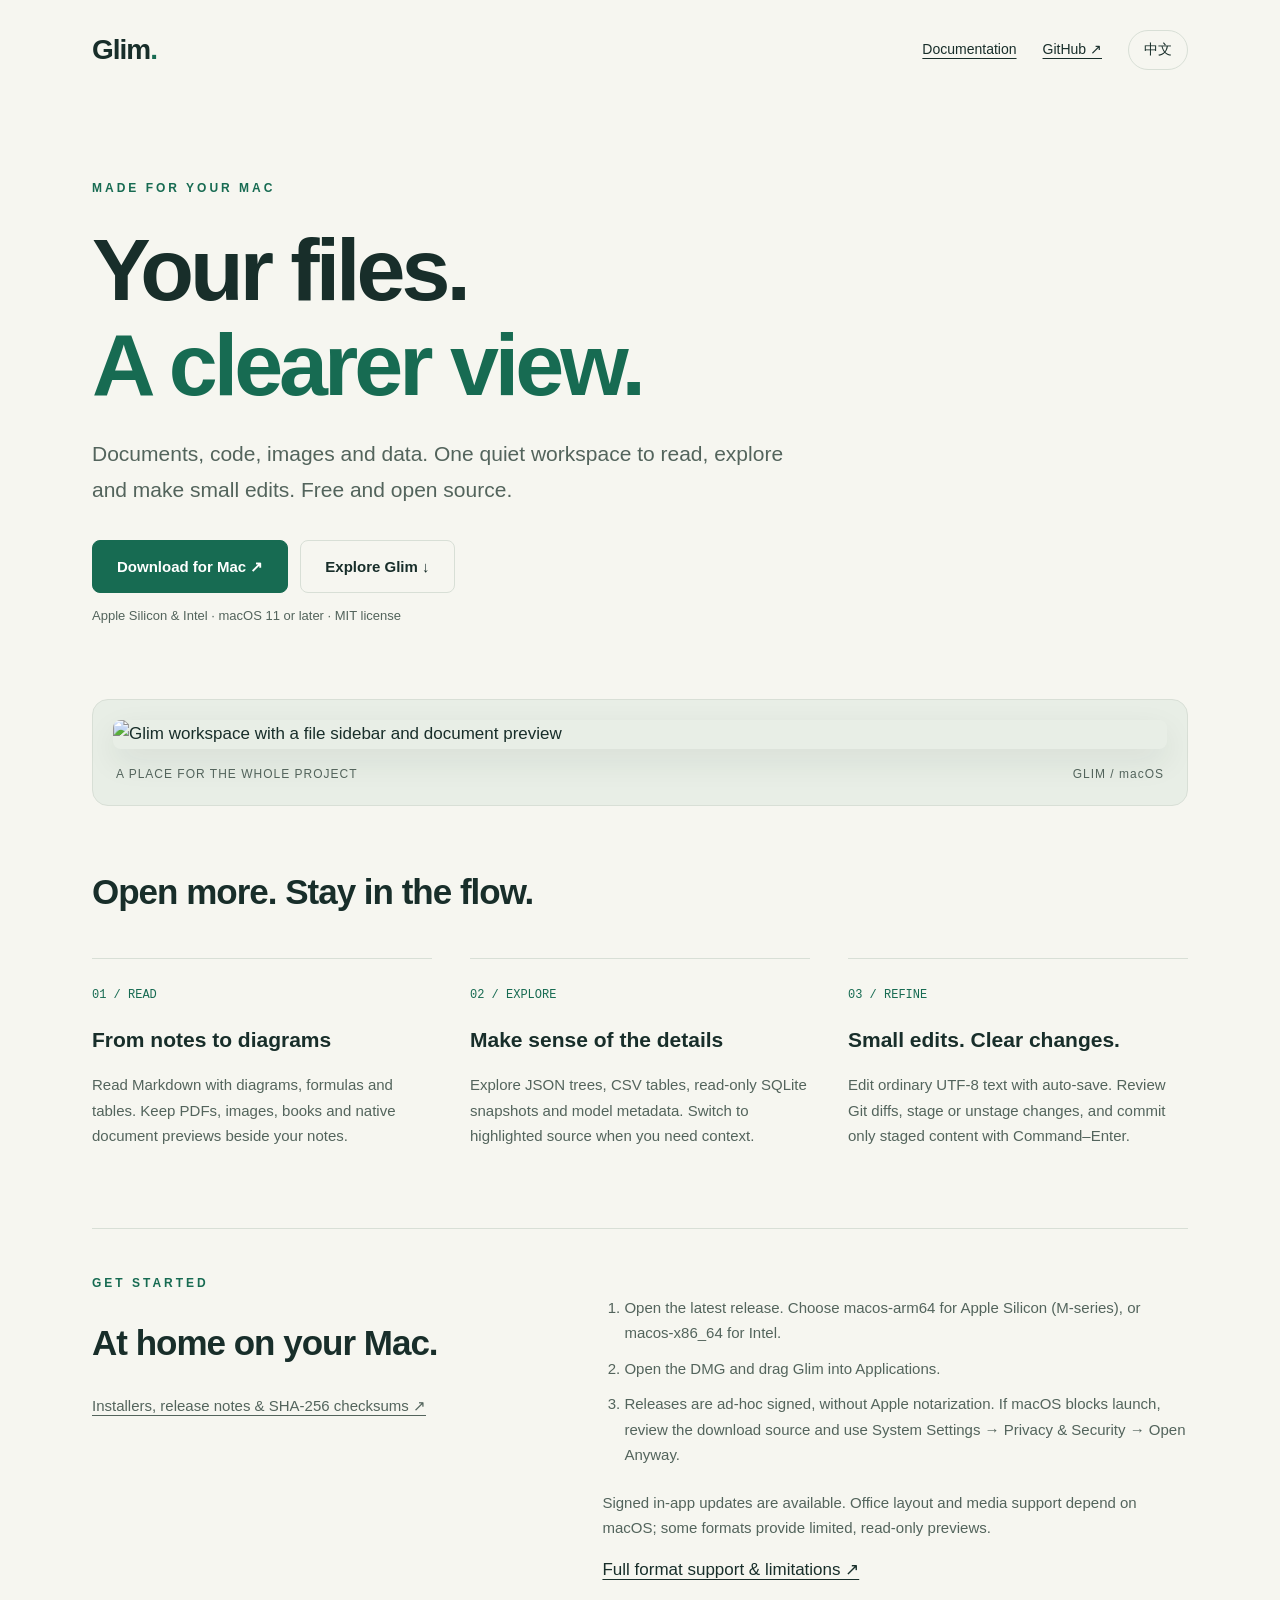
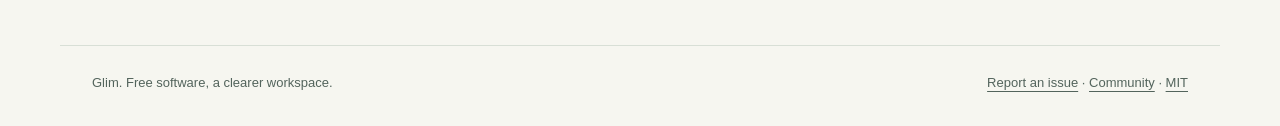
==== index.html @ 8fa2efa3 "Build bilingual official Glim website" ====
<!doctype html>
<html lang="en"><head><meta charset="utf-8"><meta name="viewport" content="width=device-width, initial-scale=1"><title>Glim — A clearer view of your files</title><meta name="description" content="Free, open-source file viewer for macOS. Read Markdown, code, PDFs, images and data in one workspace. Apple Silicon and Intel."><meta name="theme-color" content="#f6f6f0"><link rel="icon" href="https://raw.githubusercontent.com/glimapp/glim/main/assets/branding/glim.svg"><style>
:root{color-scheme:light;--paper:#f6f6f0;--ink:#182e2a;--muted:#53645c;--green:#176b52;--line:#d8dfd6}*{box-sizing:border-box}body{margin:0;background:var(--paper);color:var(--ink);font:17px/1.7 -apple-system,BlinkMacSystemFont,"Segoe UI",sans-serif}a{color:inherit;text-underline-offset:4px}a:hover{color:var(--green)}header,main,footer{max-width:1160px;margin:auto;padding:0 32px}header{height:100px;display:flex;align-items:center;justify-content:space-between}.brand{font-size:28px;font-weight:750;letter-spacing:-1px;text-decoration:none}nav{display:flex;gap:26px;align-items:center;font-size:14px}button{font:inherit;border:1px solid var(--line);background:transparent;border-radius:24px;padding:7px 15px;color:var(--ink);cursor:pointer}a:focus-visible,button:focus-visible{outline:3px solid var(--green);outline-offset:5px}.hero{padding:78px 0 54px;max-width:880px}.eyebrow{font-size:12px;font-weight:650;letter-spacing:3px;color:var(--green)}h1{font-size:clamp(48px,7.5vw,88px);line-height:1.08;letter-spacing:-4px;font-weight:650;margin:24px 0}h1 span{color:var(--green)}.lead{font-size:21px;max-width:700px;color:var(--muted)}.actions{display:flex;gap:12px;flex-wrap:wrap;margin:32px 0 12px}.button{display:inline-block;padding:13px 24px;border-radius:8px;text-decoration:none;border:1px solid var(--line);font-weight:600;font-size:15px}.primary{background:var(--green);color:white;border-color:var(--green)}.primary:hover{background:#10523e;color:white}.note{font-size:13px;color:var(--muted)}.preview{margin:18px 0 65px;background:#e8eee6;padding:20px;border:1px solid var(--line);border-radius:16px}.preview img{width:100%;height:auto;display:block;border-radius:8px;box-shadow:0 12px 32px #182e2a15}.caption{display:flex;justify-content:space-between;gap:15px;font-size:12px;color:var(--muted);padding:15px 3px 0;letter-spacing:1px}h2{font-size:35px;line-height:1.2;letter-spacing:-1px;font-weight:600}.features{display:grid;grid-template-columns:repeat(3,1fr);gap:38px;padding:16px 0 64px}.features article{border-top:1px solid var(--line);padding-top:20px}.index{font:12px monospace;color:var(--green)}h3{font-size:21px;margin:14px 0 10px}.features p{font-size:15px;color:var(--muted)}.install{border-top:1px solid var(--line);display:grid;grid-template-columns:1fr 1.3fr;gap:60px;padding:44px 0 60px}.install p,.install li{font-size:15px;color:var(--muted)}.install ol{padding-left:22px}.install li{padding:5px 0}footer{padding-top:26px;padding-bottom:32px;border-top:1px solid var(--line);display:flex;justify-content:space-between;gap:20px;font-size:13px;color:var(--muted)}[hidden]{display:none!important}@media(max-width:700px){header,main,footer{padding-left:22px;padding-right:22px}header{height:80px}nav{gap:14px}.hero{padding:45px 0 30px}h1{letter-spacing:-2px}.lead{font-size:18px}.features,.install{grid-template-columns:1fr;gap:20px}.preview{padding:8px;margin-bottom:45px}.caption{font-size:10px}.features{padding-bottom:30px}footer{flex-direction:column}nav .docs{display:none}}
</style></head><body><header><a class="brand" href="/" aria-label="Glim home">Glim<span style="color:var(--green)">.</span></a><nav><a class="docs" href="https://github.com/glimapp/glim/tree/main/docs" data-en="Documentation" data-zh="文档">Documentation</a><a href="https://github.com/glimapp/glim">GitHub ↗</a><button id="language" aria-label="Switch to Chinese">中文</button></nav></header><main>
<section class="hero"><div class="eyebrow" data-en="MADE FOR YOUR MAC" data-zh="为 MAC 而作">MADE FOR YOUR MAC</div><h1 data-en="Your files.<br><span>A clearer view.</span>" data-zh="打开文件，<br><span>看清内容。</span>">Your files.<br><span>A clearer view.</span></h1><p class="lead" data-en="Documents, code, images and data. One quiet workspace to read, explore and make small edits. Free and open source." data-zh="文档、代码、图片与数据，在一个安静的工作空间里阅读、探索和轻量编辑。免费，开源。">Documents, code, images and data. One quiet workspace to read, explore and make small edits. Free and open source.</p><div class="actions"><a class="button primary" href="https://github.com/glimapp/glim/releases/latest" data-en="Download for Mac ↗" data-zh="下载 Mac 版 ↗">Download for Mac ↗</a><a class="button" href="#explore" data-en="Explore Glim ↓" data-zh="了解 Glim ↓">Explore Glim ↓</a></div><div class="note" data-en="Apple Silicon & Intel · macOS 11 or later · MIT license" data-zh="Apple Silicon 与 Intel · macOS 11 及以上 · MIT 许可">Apple Silicon & Intel · macOS 11 or later · MIT license</div></section>
<figure class="preview"><img src="https://raw.githubusercontent.com/glimapp/glim/main/assets/readme/workspace.png" alt="Glim workspace with a file sidebar and document preview" width="1600" loading="eager"><figcaption class="caption"><span data-en="A PLACE FOR THE WHOLE PROJECT" data-zh="整个项目，一个工作空间">A PLACE FOR THE WHOLE PROJECT</span><span>GLIM / macOS</span></figcaption></figure>
<section id="explore"><h2 data-en="Open more. Stay in the flow." data-zh="多种格式，连贯阅读。">Open more. Stay in the flow.</h2><div class="features"><article><span class="index">01 / READ</span><h3 data-en="From notes to diagrams" data-zh="从笔记到图表">From notes to diagrams</h3><p data-en="Read Markdown with diagrams, formulas and tables. Keep PDFs, images, books and native document previews beside your notes." data-zh="阅读包含图表、公式和表格的 Markdown；将 PDF、图片、电子书和原生文档预览放在笔记旁边。">Read Markdown with diagrams, formulas and tables. Keep PDFs, images, books and native document previews beside your notes.</p></article><article><span class="index">02 / EXPLORE</span><h3 data-en="Make sense of the details" data-zh="展开数据，查看细节">Make sense of the details</h3><p data-en="Explore JSON trees, CSV tables, read-only SQLite snapshots and model metadata. Switch to highlighted source when you need context." data-zh="浏览 JSON 树、CSV 表格、只读 SQLite 快照和模型元数据；需要上下文时，切换到语法高亮源码。">Explore JSON trees, CSV tables, read-only SQLite snapshots and model metadata. Switch to highlighted source when you need context.</p></article><article><span class="index">03 / REFINE</span><h3 data-en="Small edits. Clear changes." data-zh="轻量编辑，清晰变更">Small edits. Clear changes.</h3><p data-en="Edit ordinary UTF-8 text with auto-save. Review Git diffs, stage or unstage changes, and commit only staged content with Command–Enter." data-zh="基础编辑普通 UTF-8 文本并自动保存；检查 Git 差异、暂存或取消暂存改动，以 Command–Enter 提交已暂存内容。">Edit ordinary UTF-8 text with auto-save. Review Git diffs, stage or unstage changes, and commit only staged content with Command–Enter.</p></article></div></section>
<section class="install" id="download"><div><div class="eyebrow">GET STARTED</div><h2 data-en="At home on your Mac." data-zh="装进你的 Mac。">At home on your Mac.</h2><p><a href="https://github.com/glimapp/glim/releases/latest" data-en="Installers, release notes & SHA-256 checksums ↗" data-zh="安装包、更新说明和 SHA-256 校验文件 ↗">Installers, release notes & SHA-256 checksums ↗</a></p></div><div><ol><li data-en="Open the latest release. Choose macos-arm64 for Apple Silicon (M-series), or macos-x86_64 for Intel." data-zh="打开最新发布页：M 系列芯片选择 macos-arm64，Intel 芯片选择 macos-x86_64。">Open the latest release. Choose macos-arm64 for Apple Silicon (M-series), or macos-x86_64 for Intel.</li><li data-en="Open the DMG and drag Glim into Applications." data-zh="打开 DMG，将 Glim 拖入「应用程序」。">Open the DMG and drag Glim into Applications.</li><li data-en="Releases are ad-hoc signed, without Apple notarization. If macOS blocks launch, review the download source and use System Settings → Privacy & Security → Open Anyway." data-zh="安装包采用临时签名，未经 Apple 公证。如 macOS 阻止启动，请核对下载来源，再前往「系统设置 → 隐私与安全性 → 仍要打开」。">Releases are ad-hoc signed, without Apple notarization. If macOS blocks launch, review the download source and use System Settings → Privacy & Security → Open Anyway.</li></ol><p data-en="Signed in-app updates are available. Office layout and media support depend on macOS; some formats provide limited, read-only previews." data-zh="支持应用内签名更新。Office 排版和媒体支持取决于 macOS；部分格式提供有限的只读预览。">Signed in-app updates are available. Office layout and media support depend on macOS; some formats provide limited, read-only previews.</p><a href="https://github.com/glimapp/glim/blob/main/docs/file-format-support.md" data-en="Full format support & limitations ↗" data-zh="完整格式支持与限制 ↗">Full format support & limitations ↗</a></div></section></main><footer><span data-en="Glim. Free software, a clearer workspace." data-zh="Glim。免费开源，让工作空间更清晰。">Glim. Free software, a clearer workspace.</span><div><a href="https://github.com/glimapp/glim/issues/new/choose" data-en="Report an issue" data-zh="报告问题">Report an issue</a> · <a href="https://github.com/glimapp/glim/discussions" data-en="Community" data-zh="社区交流">Community</a> · <a href="https://github.com/glimapp/glim/blob/main/LICENSE">MIT</a></div></footer><script>
const button=document.getElementById('language');function setLanguage(lang){document.documentElement.lang=lang==='zh'?'zh-CN':'en';document.querySelectorAll('[data-en]').forEach(el=>el.innerHTML=el.dataset[lang]);button.textContent=lang==='zh'?'English':'中文';button.setAttribute('aria-label',lang==='zh'?'Switch to English':'切换为中文');try{localStorage.setItem('glim-language',lang)}catch{}}button.addEventListener('click',()=>setLanguage(document.documentElement.lang==='en'?'zh':'en'));let lang=navigator.language.startsWith('zh')?'zh':'en';try{lang=localStorage.getItem('glim-language')||lang}catch{}setLanguage(lang==='zh'?'zh':'en');
</script></body></html>
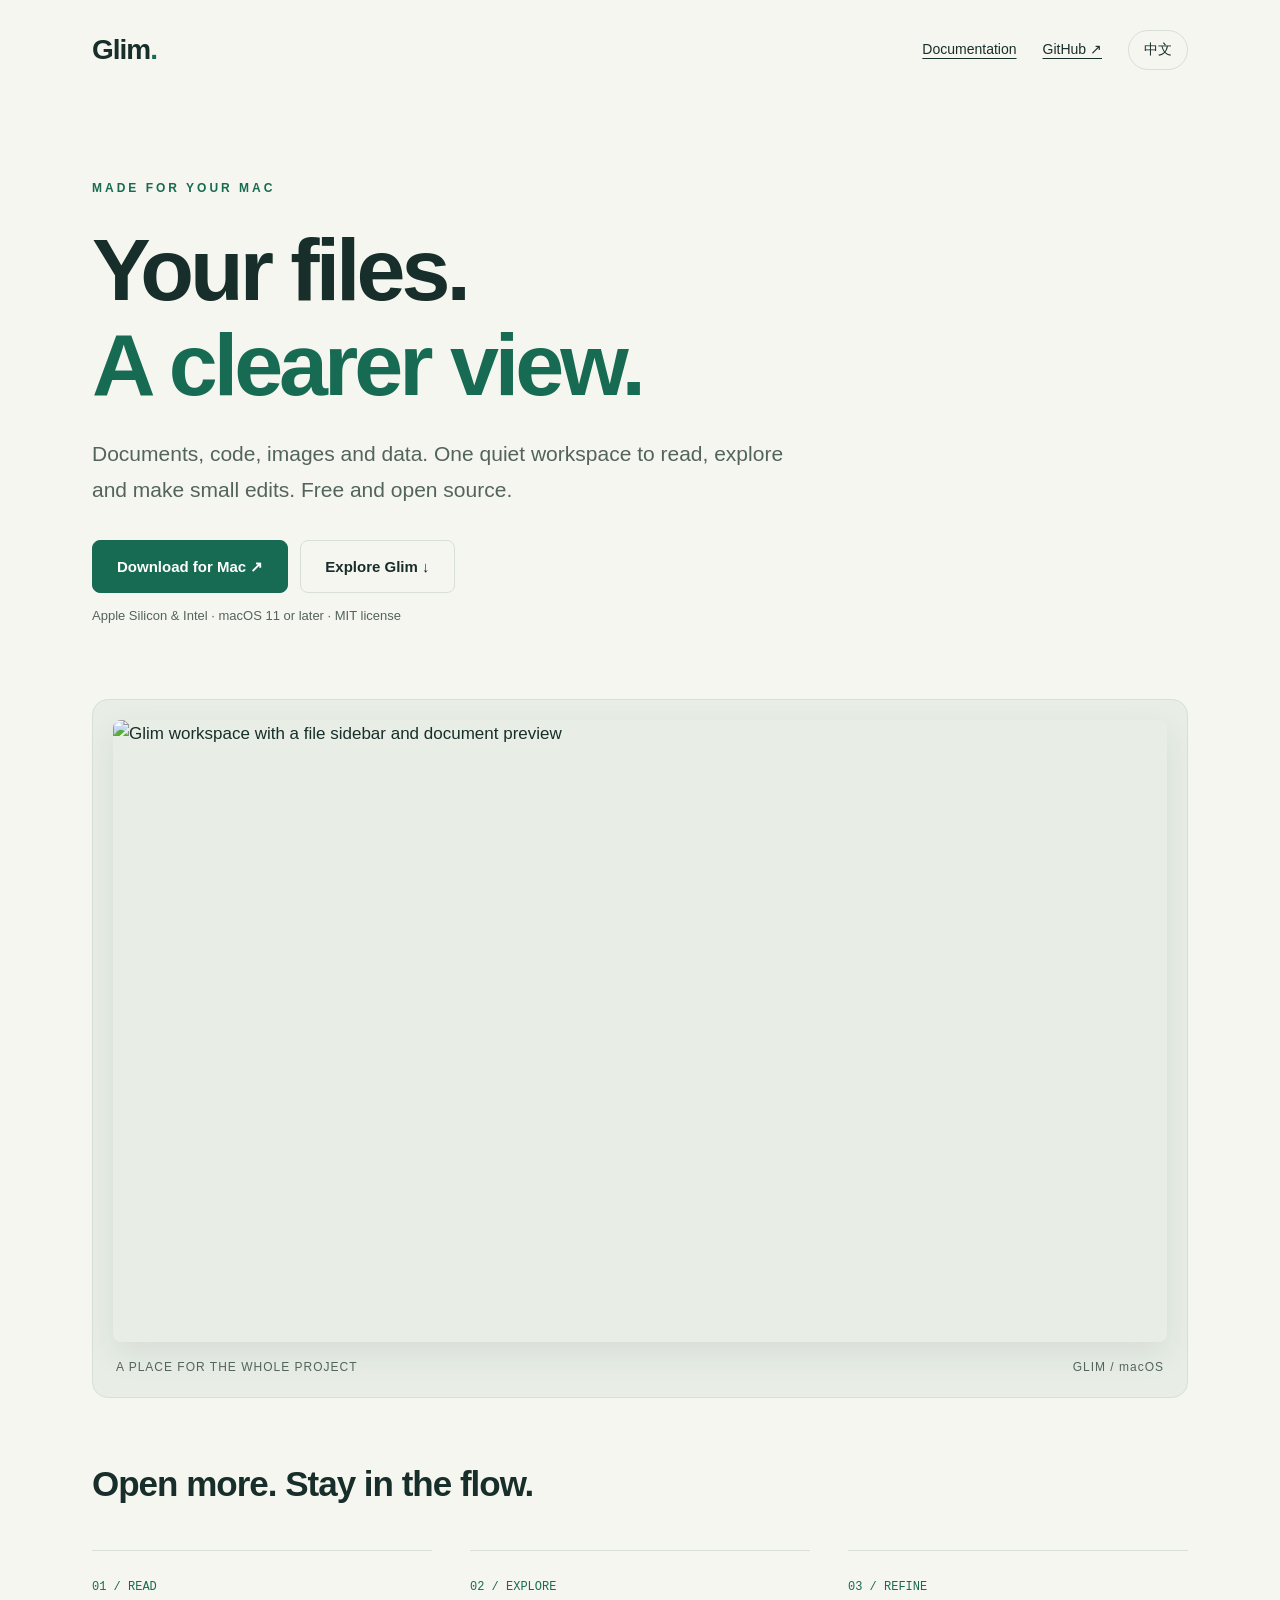
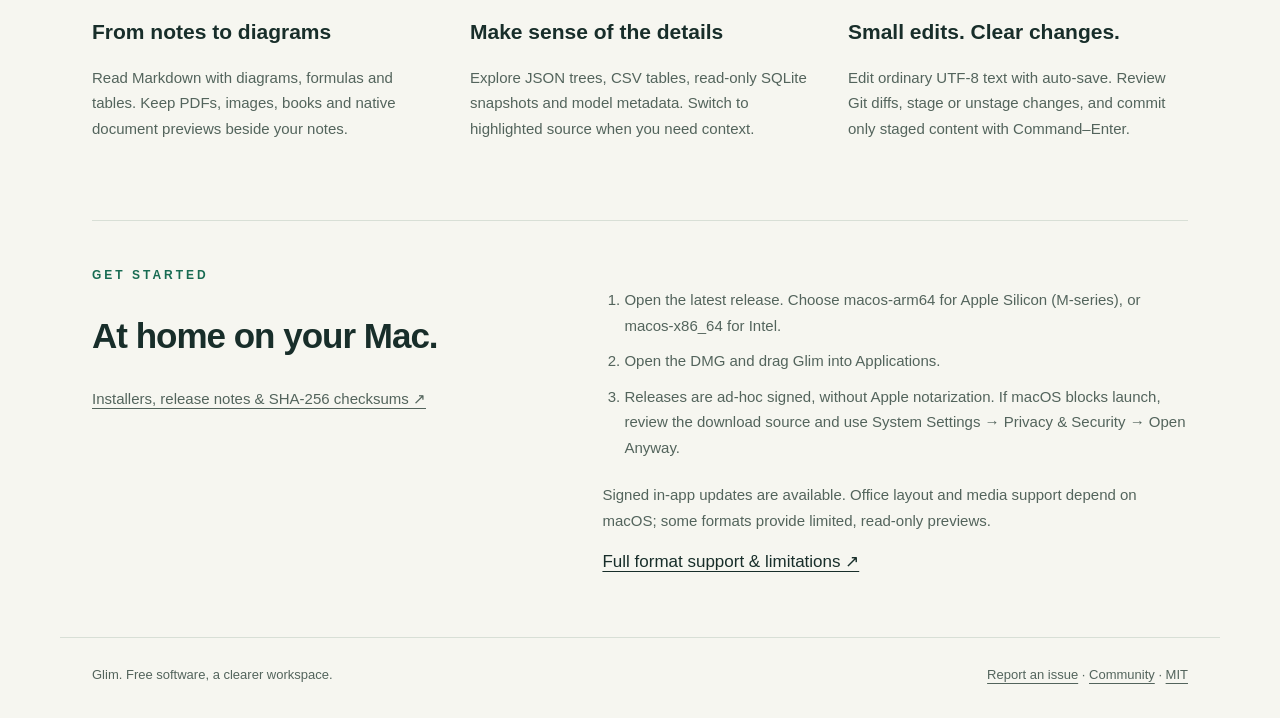
==== commit d9787c5d: "Reserve screenshot aspect ratio to avoid layout shift" ====
--- a/index.html
+++ b/index.html
@@ -1,10 +1,28 @@
 <!doctype html>
-<html lang="en"><head><meta charset="utf-8"><meta name="viewport" content="width=device-width, initial-scale=1"><title>Glim — A clearer view of your files</title><meta name="description" content="Free, open-source file viewer for macOS. Read Markdown, code, PDFs, images and data in one workspace. Apple Silicon and Intel."><meta name="theme-color" content="#f6f6f0"><link rel="icon" href="https://raw.githubusercontent.com/glimapp/glim/main/assets/branding/glim.svg"><style>
-:root{color-scheme:light;--paper:#f6f6f0;--ink:#182e2a;--muted:#53645c;--green:#176b52;--line:#d8dfd6}*{box-sizing:border-box}body{margin:0;background:var(--paper);color:var(--ink);font:17px/1.7 -apple-system,BlinkMacSystemFont,"Segoe UI",sans-serif}a{color:inherit;text-underline-offset:4px}a:hover{color:var(--green)}header,main,footer{max-width:1160px;margin:auto;padding:0 32px}header{height:100px;display:flex;align-items:center;justify-content:space-between}.brand{font-size:28px;font-weight:750;letter-spacing:-1px;text-decoration:none}nav{display:flex;gap:26px;align-items:center;font-size:14px}button{font:inherit;border:1px solid var(--line);background:transparent;border-radius:24px;padding:7px 15px;color:var(--ink);cursor:pointer}a:focus-visible,button:focus-visible{outline:3px solid var(--green);outline-offset:5px}.hero{padding:78px 0 54px;max-width:880px}.eyebrow{font-size:12px;font-weight:650;letter-spacing:3px;color:var(--green)}h1{font-size:clamp(48px,7.5vw,88px);line-height:1.08;letter-spacing:-4px;font-weight:650;margin:24px 0}h1 span{color:var(--green)}.lead{font-size:21px;max-width:700px;color:var(--muted)}.actions{display:flex;gap:12px;flex-wrap:wrap;margin:32px 0 12px}.button{display:inline-block;padding:13px 24px;border-radius:8px;text-decoration:none;border:1px solid var(--line);font-weight:600;font-size:15px}.primary{background:var(--green);color:white;border-color:var(--green)}.primary:hover{background:#10523e;color:white}.note{font-size:13px;color:var(--muted)}.preview{margin:18px 0 65px;background:#e8eee6;padding:20px;border:1px solid var(--line);border-radius:16px}.preview img{width:100%;height:auto;display:block;border-radius:8px;box-shadow:0 12px 32px #182e2a15}.caption{display:flex;justify-content:space-between;gap:15px;font-size:12px;color:var(--muted);padding:15px 3px 0;letter-spacing:1px}h2{font-size:35px;line-height:1.2;letter-spacing:-1px;font-weight:600}.features{display:grid;grid-template-columns:repeat(3,1fr);gap:38px;padding:16px 0 64px}.features article{border-top:1px solid var(--line);padding-top:20px}.index{font:12px monospace;color:var(--green)}h3{font-size:21px;margin:14px 0 10px}.features p{font-size:15px;color:var(--muted)}.install{border-top:1px solid var(--line);display:grid;grid-template-columns:1fr 1.3fr;gap:60px;padding:44px 0 60px}.install p,.install li{font-size:15px;color:var(--muted)}.install ol{padding-left:22px}.install li{padding:5px 0}footer{padding-top:26px;padding-bottom:32px;border-top:1px solid var(--line);display:flex;justify-content:space-between;gap:20px;font-size:13px;color:var(--muted)}[hidden]{display:none!important}@media(max-width:700px){header,main,footer{padding-left:22px;padding-right:22px}header{height:80px}nav{gap:14px}.hero{padding:45px 0 30px}h1{letter-spacing:-2px}.lead{font-size:18px}.features,.install{grid-template-columns:1fr;gap:20px}.preview{padding:8px;margin-bottom:45px}.caption{font-size:10px}.features{padding-bottom:30px}footer{flex-direction:column}nav .docs{display:none}}
-</style></head><body><header><a class="brand" href="/" aria-label="Glim home">Glim<span style="color:var(--green)">.</span></a><nav><a class="docs" href="https://github.com/glimapp/glim/tree/main/docs" data-en="Documentation" data-zh="文档">Documentation</a><a href="https://github.com/glimapp/glim">GitHub ↗</a><button id="language" aria-label="Switch to Chinese">中文</button></nav></header><main>
+<html lang="en"><head><meta charset="utf-8"><meta name="viewport" content="width=device-width, initial-scale=1"><title>Glim — Free Mac File Viewer for Markdown, PDF, Code &amp; Data</title><meta name="description" content="A free, open-source macOS file viewer for Markdown, PDFs, images, code, JSON and CSV. Review Git diffs and edit text. Apple Silicon and Intel."><meta name="theme-color" content="#f6f6f0"><link rel="icon" href="https://raw.githubusercontent.com/glimapp/glim/main/assets/branding/glim.svg">
+<link rel="canonical" href="https://glimapp.github.io/">
+<link rel="alternate" hreflang="en" href="https://glimapp.github.io/">
+<link rel="alternate" hreflang="zh-CN" href="https://glimapp.github.io/zh/">
+<link rel="alternate" hreflang="x-default" href="https://glimapp.github.io/">
+<meta name="robots" content="index,follow,max-image-preview:large">
+<meta property="og:type" content="website">
+<meta property="og:site_name" content="Glim">
+<meta property="og:url" content="https://glimapp.github.io/">
+<meta property="og:title" content="Glim — Free Mac File Viewer for Markdown, PDF, Code &amp; Data">
+<meta property="og:description" content="A free, open-source macOS file viewer for Markdown, PDFs, images, code, JSON and CSV. Review Git diffs and edit text. Apple Silicon and Intel.">
+<meta property="og:locale" content="en_US">
+<meta property="og:locale:alternate" content="zh_CN">
+<meta property="og:image" content="https://raw.githubusercontent.com/glimapp/glim/main/assets/readme/workspace.png">
+<meta property="og:image:alt" content="Glim file workspace and document preview">
+<meta name="twitter:card" content="summary_large_image">
+<meta name="twitter:title" content="Glim — Free Mac File Viewer for Markdown, PDF, Code &amp; Data">
+<meta name="twitter:description" content="A free, open-source macOS file viewer for Markdown, PDFs, images, code, JSON and CSV. Review Git diffs and edit text. Apple Silicon and Intel.">
+<meta name="twitter:image" content="https://raw.githubusercontent.com/glimapp/glim/main/assets/readme/workspace.png">
+<script type="application/ld+json">{"@context": "https://schema.org", "@type": "SoftwareApplication", "name": "Glim", "url": "https://glimapp.github.io/", "description": "A free, open-source macOS file viewer for Markdown, PDFs, images, code, JSON and CSV. Review Git diffs and edit text. Apple Silicon and Intel.", "applicationCategory": "DeveloperApplication", "operatingSystem": "macOS 11 or later", "processorRequirements": "Apple Silicon or Intel", "inLanguage": "en", "isAccessibleForFree": true, "license": "https://github.com/glimapp/glim/blob/main/LICENSE", "downloadUrl": "https://github.com/glimapp/glim/releases/latest", "image": "https://raw.githubusercontent.com/glimapp/glim/main/assets/readme/workspace.png", "offers": {"@type": "Offer", "price": "0", "priceCurrency": "USD"}, "author": {"@type": "Organization", "name": "Glim", "url": "https://glimapp.github.io/"}, "sameAs": ["https://github.com/glimapp/glim", "https://github.com/glimapp"]}</script>
+<style>
+:root{color-scheme:light;--paper:#f6f6f0;--ink:#182e2a;--muted:#53645c;--green:#176b52;--line:#d8dfd6}*{box-sizing:border-box}body{margin:0;background:var(--paper);color:var(--ink);font:17px/1.7 -apple-system,BlinkMacSystemFont,"Segoe UI",sans-serif}a{color:inherit;text-underline-offset:4px}a:hover{color:var(--green)}header,main,footer{max-width:1160px;margin:auto;padding:0 32px}header{height:100px;display:flex;align-items:center;justify-content:space-between}.brand{font-size:28px;font-weight:750;letter-spacing:-1px;text-decoration:none}nav{display:flex;gap:26px;align-items:center;font-size:14px}.language{font:inherit;text-decoration:none;display:inline-block;border:1px solid var(--line);background:transparent;border-radius:24px;padding:7px 15px;color:var(--ink);cursor:pointer}a:focus-visible{outline:3px solid var(--green);outline-offset:5px}.hero{padding:78px 0 54px;max-width:880px}.eyebrow{font-size:12px;font-weight:650;letter-spacing:3px;color:var(--green)}h1{font-size:clamp(48px,7.5vw,88px);line-height:1.08;letter-spacing:-4px;font-weight:650;margin:24px 0}h1 span{color:var(--green)}.lead{font-size:21px;max-width:700px;color:var(--muted)}.actions{display:flex;gap:12px;flex-wrap:wrap;margin:32px 0 12px}.button{display:inline-block;padding:13px 24px;border-radius:8px;text-decoration:none;border:1px solid var(--line);font-weight:600;font-size:15px}.primary{background:var(--green);color:white;border-color:var(--green)}.primary:hover{background:#10523e;color:white}.note{font-size:13px;color:var(--muted)}.preview{margin:18px 0 65px;background:#e8eee6;padding:20px;border:1px solid var(--line);border-radius:16px}.preview img{width:100%;height:auto;display:block;border-radius:8px;box-shadow:0 12px 32px #182e2a15}.caption{display:flex;justify-content:space-between;gap:15px;font-size:12px;color:var(--muted);padding:15px 3px 0;letter-spacing:1px}h2{font-size:35px;line-height:1.2;letter-spacing:-1px;font-weight:600}.features{display:grid;grid-template-columns:repeat(3,1fr);gap:38px;padding:16px 0 64px}.features article{border-top:1px solid var(--line);padding-top:20px}.index{font:12px monospace;color:var(--green)}h3{font-size:21px;margin:14px 0 10px}.features p{font-size:15px;color:var(--muted)}.install{border-top:1px solid var(--line);display:grid;grid-template-columns:1fr 1.3fr;gap:60px;padding:44px 0 60px}.install p,.install li{font-size:15px;color:var(--muted)}.install ol{padding-left:22px}.install li{padding:5px 0}footer{padding-top:26px;padding-bottom:32px;border-top:1px solid var(--line);display:flex;justify-content:space-between;gap:20px;font-size:13px;color:var(--muted)}[hidden]{display:none!important}@media(max-width:700px){header,main,footer{padding-left:22px;padding-right:22px}header{height:80px}nav{gap:14px}.hero{padding:45px 0 30px}h1{letter-spacing:-2px}.lead{font-size:18px}.features,.install{grid-template-columns:1fr;gap:20px}.preview{padding:8px;margin-bottom:45px}.caption{font-size:10px}.features{padding-bottom:30px}footer{flex-direction:column}nav .docs{display:none}}
+</style></head><body><header><a class="brand" href="/" aria-label="Glim home">Glim<span style="color:var(--green)">.</span></a><nav><a class="docs" href="https://github.com/glimapp/glim/tree/main/docs" data-en="Documentation" data-zh="文档">Documentation</a><a href="https://github.com/glimapp/glim">GitHub ↗</a><a class="language" href="/zh/" lang="zh-CN" hreflang="zh-CN">中文</a></nav></header><main>
 <section class="hero"><div class="eyebrow" data-en="MADE FOR YOUR MAC" data-zh="为 MAC 而作">MADE FOR YOUR MAC</div><h1 data-en="Your files.<br><span>A clearer view.</span>" data-zh="打开文件，<br><span>看清内容。</span>">Your files.<br><span>A clearer view.</span></h1><p class="lead" data-en="Documents, code, images and data. One quiet workspace to read, explore and make small edits. Free and open source." data-zh="文档、代码、图片与数据，在一个安静的工作空间里阅读、探索和轻量编辑。免费，开源。">Documents, code, images and data. One quiet workspace to read, explore and make small edits. Free and open source.</p><div class="actions"><a class="button primary" href="https://github.com/glimapp/glim/releases/latest" data-en="Download for Mac ↗" data-zh="下载 Mac 版 ↗">Download for Mac ↗</a><a class="button" href="#explore" data-en="Explore Glim ↓" data-zh="了解 Glim ↓">Explore Glim ↓</a></div><div class="note" data-en="Apple Silicon & Intel · macOS 11 or later · MIT license" data-zh="Apple Silicon 与 Intel · macOS 11 及以上 · MIT 许可">Apple Silicon & Intel · macOS 11 or later · MIT license</div></section>
-<figure class="preview"><img src="https://raw.githubusercontent.com/glimapp/glim/main/assets/readme/workspace.png" alt="Glim workspace with a file sidebar and document preview" width="1600" loading="eager"><figcaption class="caption"><span data-en="A PLACE FOR THE WHOLE PROJECT" data-zh="整个项目，一个工作空间">A PLACE FOR THE WHOLE PROJECT</span><span>GLIM / macOS</span></figcaption></figure>
+<figure class="preview"><img src="https://raw.githubusercontent.com/glimapp/glim/main/assets/readme/workspace.png" alt="Glim workspace with a file sidebar and document preview" width="3420" height="2016" loading="eager" decoding="async"><figcaption class="caption"><span data-en="A PLACE FOR THE WHOLE PROJECT" data-zh="整个项目，一个工作空间">A PLACE FOR THE WHOLE PROJECT</span><span>GLIM / macOS</span></figcaption></figure>
 <section id="explore"><h2 data-en="Open more. Stay in the flow." data-zh="多种格式，连贯阅读。">Open more. Stay in the flow.</h2><div class="features"><article><span class="index">01 / READ</span><h3 data-en="From notes to diagrams" data-zh="从笔记到图表">From notes to diagrams</h3><p data-en="Read Markdown with diagrams, formulas and tables. Keep PDFs, images, books and native document previews beside your notes." data-zh="阅读包含图表、公式和表格的 Markdown；将 PDF、图片、电子书和原生文档预览放在笔记旁边。">Read Markdown with diagrams, formulas and tables. Keep PDFs, images, books and native document previews beside your notes.</p></article><article><span class="index">02 / EXPLORE</span><h3 data-en="Make sense of the details" data-zh="展开数据，查看细节">Make sense of the details</h3><p data-en="Explore JSON trees, CSV tables, read-only SQLite snapshots and model metadata. Switch to highlighted source when you need context." data-zh="浏览 JSON 树、CSV 表格、只读 SQLite 快照和模型元数据；需要上下文时，切换到语法高亮源码。">Explore JSON trees, CSV tables, read-only SQLite snapshots and model metadata. Switch to highlighted source when you need context.</p></article><article><span class="index">03 / REFINE</span><h3 data-en="Small edits. Clear changes." data-zh="轻量编辑，清晰变更">Small edits. Clear changes.</h3><p data-en="Edit ordinary UTF-8 text with auto-save. Review Git diffs, stage or unstage changes, and commit only staged content with Command–Enter." data-zh="基础编辑普通 UTF-8 文本并自动保存；检查 Git 差异、暂存或取消暂存改动，以 Command–Enter 提交已暂存内容。">Edit ordinary UTF-8 text with auto-save. Review Git diffs, stage or unstage changes, and commit only staged content with Command–Enter.</p></article></div></section>
-<section class="install" id="download"><div><div class="eyebrow">GET STARTED</div><h2 data-en="At home on your Mac." data-zh="装进你的 Mac。">At home on your Mac.</h2><p><a href="https://github.com/glimapp/glim/releases/latest" data-en="Installers, release notes & SHA-256 checksums ↗" data-zh="安装包、更新说明和 SHA-256 校验文件 ↗">Installers, release notes & SHA-256 checksums ↗</a></p></div><div><ol><li data-en="Open the latest release. Choose macos-arm64 for Apple Silicon (M-series), or macos-x86_64 for Intel." data-zh="打开最新发布页：M 系列芯片选择 macos-arm64，Intel 芯片选择 macos-x86_64。">Open the latest release. Choose macos-arm64 for Apple Silicon (M-series), or macos-x86_64 for Intel.</li><li data-en="Open the DMG and drag Glim into Applications." data-zh="打开 DMG，将 Glim 拖入「应用程序」。">Open the DMG and drag Glim into Applications.</li><li data-en="Releases are ad-hoc signed, without Apple notarization. If macOS blocks launch, review the download source and use System Settings → Privacy & Security → Open Anyway." data-zh="安装包采用临时签名，未经 Apple 公证。如 macOS 阻止启动，请核对下载来源，再前往「系统设置 → 隐私与安全性 → 仍要打开」。">Releases are ad-hoc signed, without Apple notarization. If macOS blocks launch, review the download source and use System Settings → Privacy & Security → Open Anyway.</li></ol><p data-en="Signed in-app updates are available. Office layout and media support depend on macOS; some formats provide limited, read-only previews." data-zh="支持应用内签名更新。Office 排版和媒体支持取决于 macOS；部分格式提供有限的只读预览。">Signed in-app updates are available. Office layout and media support depend on macOS; some formats provide limited, read-only previews.</p><a href="https://github.com/glimapp/glim/blob/main/docs/file-format-support.md" data-en="Full format support & limitations ↗" data-zh="完整格式支持与限制 ↗">Full format support & limitations ↗</a></div></section></main><footer><span data-en="Glim. Free software, a clearer workspace." data-zh="Glim。免费开源，让工作空间更清晰。">Glim. Free software, a clearer workspace.</span><div><a href="https://github.com/glimapp/glim/issues/new/choose" data-en="Report an issue" data-zh="报告问题">Report an issue</a> · <a href="https://github.com/glimapp/glim/discussions" data-en="Community" data-zh="社区交流">Community</a> · <a href="https://github.com/glimapp/glim/blob/main/LICENSE">MIT</a></div></footer><script>
-const button=document.getElementById('language');function setLanguage(lang){document.documentElement.lang=lang==='zh'?'zh-CN':'en';document.querySelectorAll('[data-en]').forEach(el=>el.innerHTML=el.dataset[lang]);button.textContent=lang==='zh'?'English':'中文';button.setAttribute('aria-label',lang==='zh'?'Switch to English':'切换为中文');try{localStorage.setItem('glim-language',lang)}catch{}}button.addEventListener('click',()=>setLanguage(document.documentElement.lang==='en'?'zh':'en'));let lang=navigator.language.startsWith('zh')?'zh':'en';try{lang=localStorage.getItem('glim-language')||lang}catch{}setLanguage(lang==='zh'?'zh':'en');
-</script></body></html>+<section class="install" id="download"><div><div class="eyebrow">GET STARTED</div><h2 data-en="At home on your Mac." data-zh="装进你的 Mac。">At home on your Mac.</h2><p><a href="https://github.com/glimapp/glim/releases/latest" data-en="Installers, release notes & SHA-256 checksums ↗" data-zh="安装包、更新说明和 SHA-256 校验文件 ↗">Installers, release notes & SHA-256 checksums ↗</a></p></div><div><ol><li data-en="Open the latest release. Choose macos-arm64 for Apple Silicon (M-series), or macos-x86_64 for Intel." data-zh="打开最新发布页：M 系列芯片选择 macos-arm64，Intel 芯片选择 macos-x86_64。">Open the latest release. Choose macos-arm64 for Apple Silicon (M-series), or macos-x86_64 for Intel.</li><li data-en="Open the DMG and drag Glim into Applications." data-zh="打开 DMG，将 Glim 拖入「应用程序」。">Open the DMG and drag Glim into Applications.</li><li data-en="Releases are ad-hoc signed, without Apple notarization. If macOS blocks launch, review the download source and use System Settings → Privacy & Security → Open Anyway." data-zh="安装包采用临时签名，未经 Apple 公证。如 macOS 阻止启动，请核对下载来源，再前往「系统设置 → 隐私与安全性 → 仍要打开」。">Releases are ad-hoc signed, without Apple notarization. If macOS blocks launch, review the download source and use System Settings → Privacy & Security → Open Anyway.</li></ol><p data-en="Signed in-app updates are available. Office layout and media support depend on macOS; some formats provide limited, read-only previews." data-zh="支持应用内签名更新。Office 排版和媒体支持取决于 macOS；部分格式提供有限的只读预览。">Signed in-app updates are available. Office layout and media support depend on macOS; some formats provide limited, read-only previews.</p><a href="https://github.com/glimapp/glim/blob/main/docs/file-format-support.md" data-en="Full format support & limitations ↗" data-zh="完整格式支持与限制 ↗">Full format support & limitations ↗</a></div></section></main><footer><span data-en="Glim. Free software, a clearer workspace." data-zh="Glim。免费开源，让工作空间更清晰。">Glim. Free software, a clearer workspace.</span><div><a href="https://github.com/glimapp/glim/issues/new/choose" data-en="Report an issue" data-zh="报告问题">Report an issue</a> · <a href="https://github.com/glimapp/glim/discussions" data-en="Community" data-zh="社区交流">Community</a> · <a href="https://github.com/glimapp/glim/blob/main/LICENSE">MIT</a></div></footer></body></html>
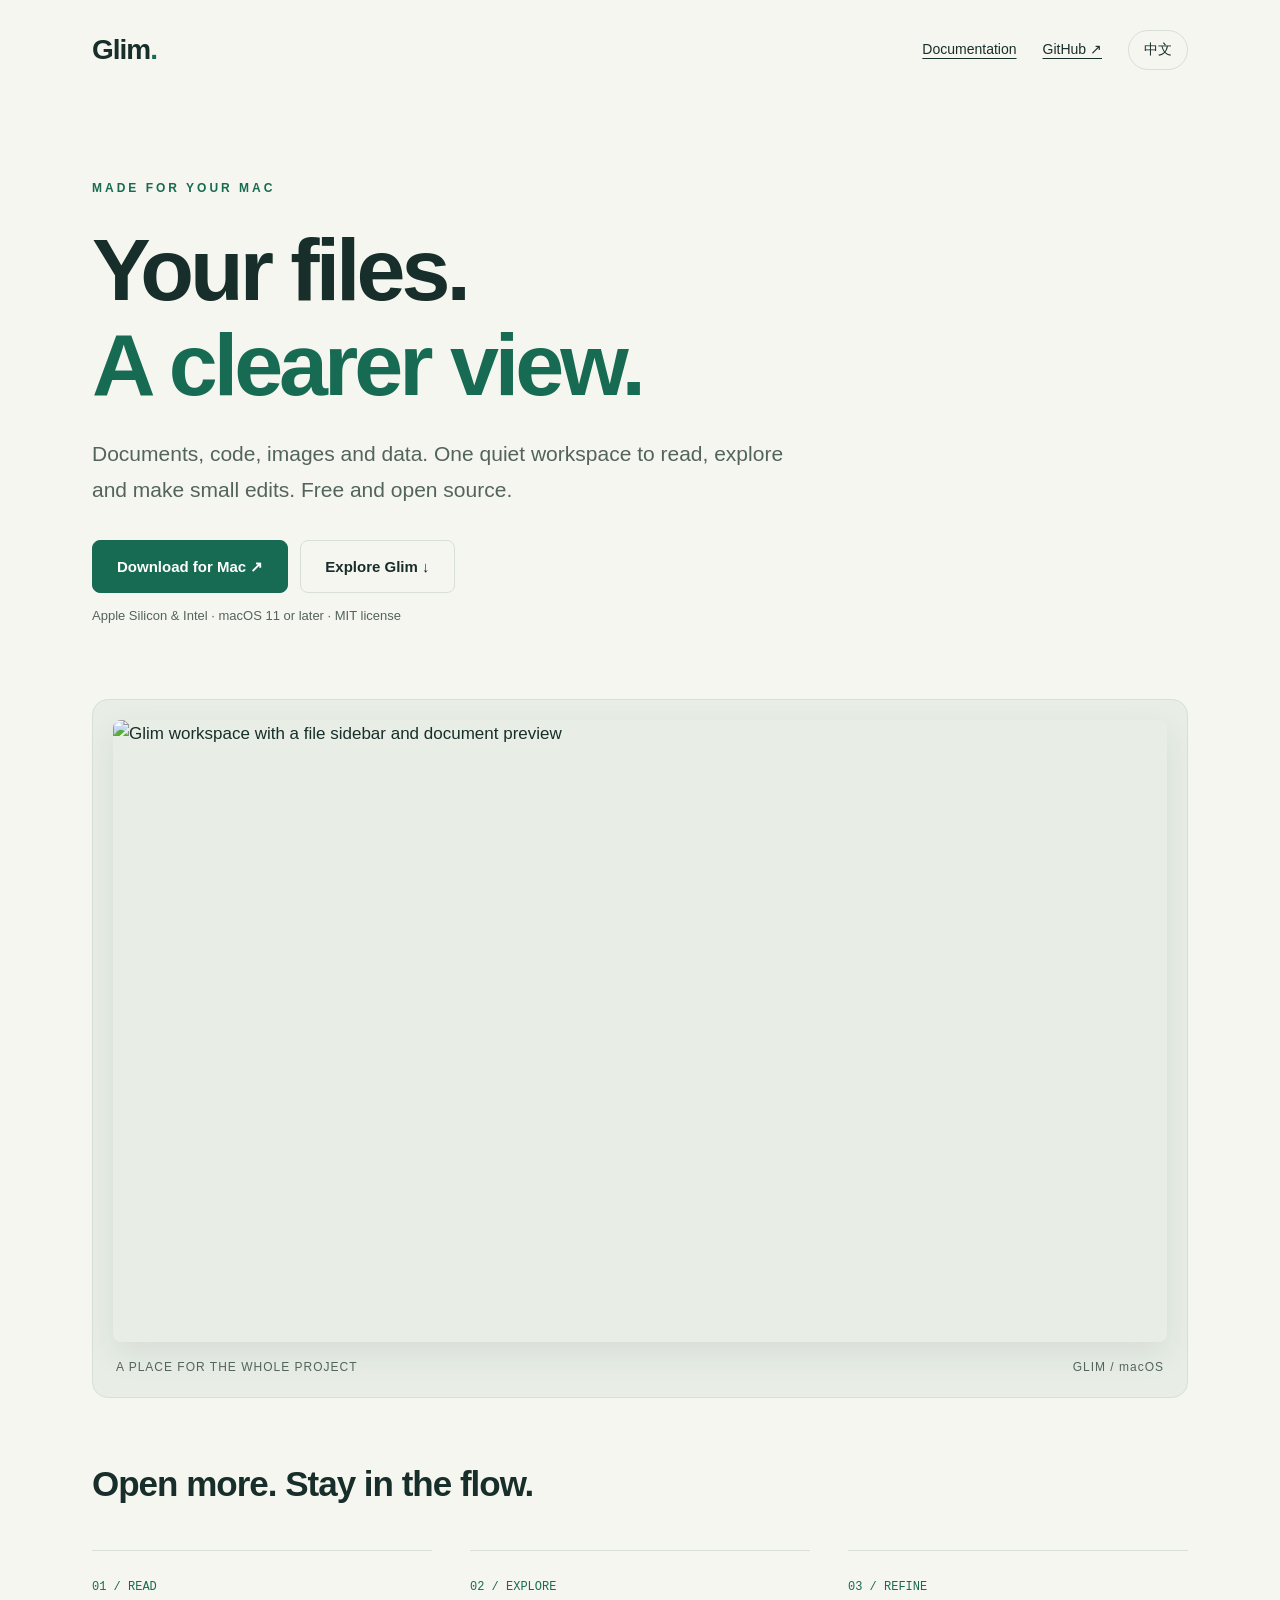
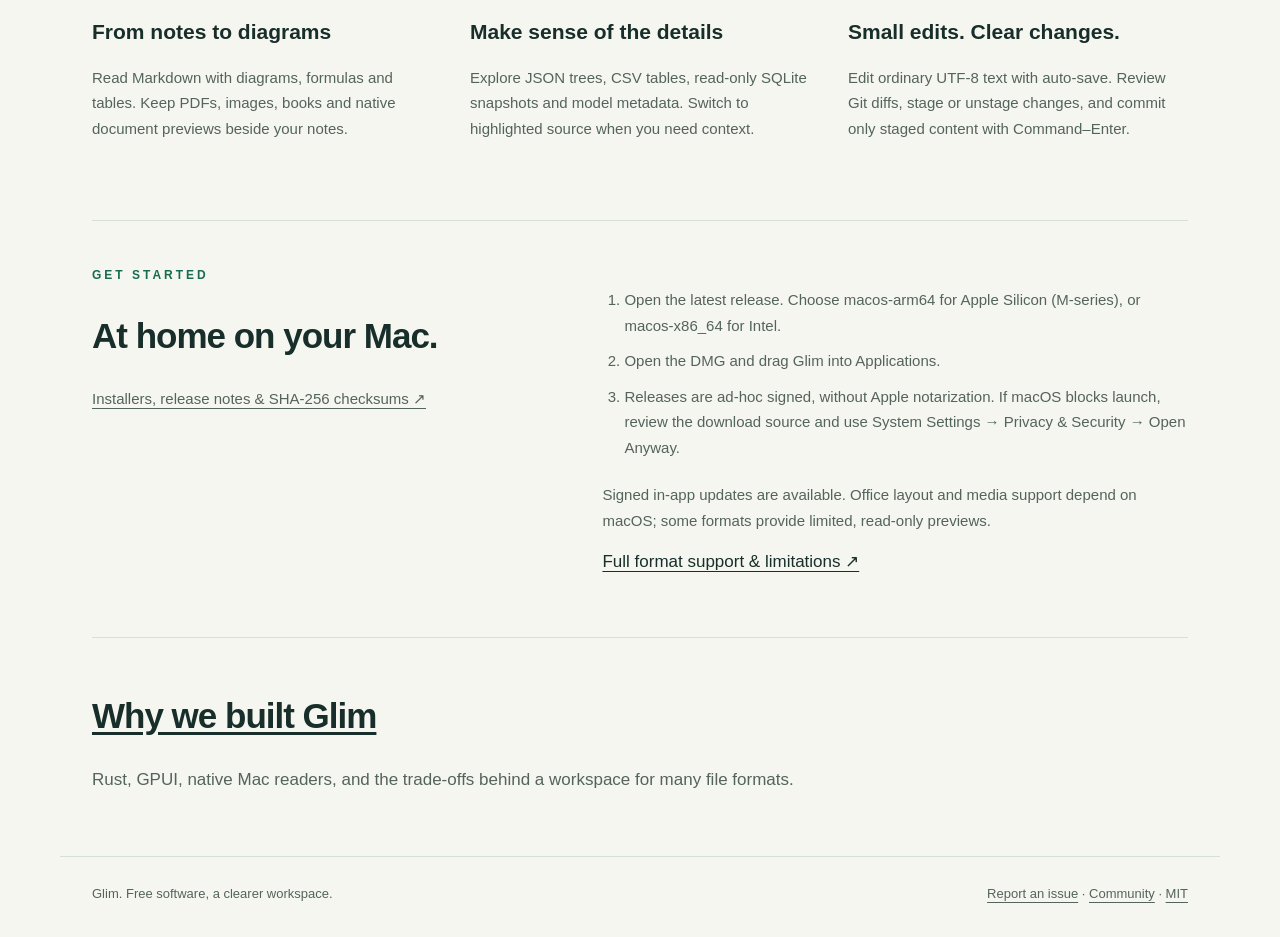
==== commit d7e86dfa: "Publish bilingual article on Glim viewer design" ====
--- a/index.html
+++ b/index.html
@@ -21,8 +21,8 @@
 <script type="application/ld+json">{"@context": "https://schema.org", "@type": "SoftwareApplication", "name": "Glim", "url": "https://glimapp.github.io/", "description": "A free, open-source macOS file viewer for Markdown, PDFs, images, code, JSON and CSV. Review Git diffs and edit text. Apple Silicon and Intel.", "applicationCategory": "DeveloperApplication", "operatingSystem": "macOS 11 or later", "processorRequirements": "Apple Silicon or Intel", "inLanguage": "en", "isAccessibleForFree": true, "license": "https://github.com/glimapp/glim/blob/main/LICENSE", "downloadUrl": "https://github.com/glimapp/glim/releases/latest", "image": "https://raw.githubusercontent.com/glimapp/glim/main/assets/readme/workspace.png", "offers": {"@type": "Offer", "price": "0", "priceCurrency": "USD"}, "author": {"@type": "Organization", "name": "Glim", "url": "https://glimapp.github.io/"}, "sameAs": ["https://github.com/glimapp/glim", "https://github.com/glimapp"]}</script>
 <style>
 :root{color-scheme:light;--paper:#f6f6f0;--ink:#182e2a;--muted:#53645c;--green:#176b52;--line:#d8dfd6}*{box-sizing:border-box}body{margin:0;background:var(--paper);color:var(--ink);font:17px/1.7 -apple-system,BlinkMacSystemFont,"Segoe UI",sans-serif}a{color:inherit;text-underline-offset:4px}a:hover{color:var(--green)}header,main,footer{max-width:1160px;margin:auto;padding:0 32px}header{height:100px;display:flex;align-items:center;justify-content:space-between}.brand{font-size:28px;font-weight:750;letter-spacing:-1px;text-decoration:none}nav{display:flex;gap:26px;align-items:center;font-size:14px}.language{font:inherit;text-decoration:none;display:inline-block;border:1px solid var(--line);background:transparent;border-radius:24px;padding:7px 15px;color:var(--ink);cursor:pointer}a:focus-visible{outline:3px solid var(--green);outline-offset:5px}.hero{padding:78px 0 54px;max-width:880px}.eyebrow{font-size:12px;font-weight:650;letter-spacing:3px;color:var(--green)}h1{font-size:clamp(48px,7.5vw,88px);line-height:1.08;letter-spacing:-4px;font-weight:650;margin:24px 0}h1 span{color:var(--green)}.lead{font-size:21px;max-width:700px;color:var(--muted)}.actions{display:flex;gap:12px;flex-wrap:wrap;margin:32px 0 12px}.button{display:inline-block;padding:13px 24px;border-radius:8px;text-decoration:none;border:1px solid var(--line);font-weight:600;font-size:15px}.primary{background:var(--green);color:white;border-color:var(--green)}.primary:hover{background:#10523e;color:white}.note{font-size:13px;color:var(--muted)}.preview{margin:18px 0 65px;background:#e8eee6;padding:20px;border:1px solid var(--line);border-radius:16px}.preview img{width:100%;height:auto;display:block;border-radius:8px;box-shadow:0 12px 32px #182e2a15}.caption{display:flex;justify-content:space-between;gap:15px;font-size:12px;color:var(--muted);padding:15px 3px 0;letter-spacing:1px}h2{font-size:35px;line-height:1.2;letter-spacing:-1px;font-weight:600}.features{display:grid;grid-template-columns:repeat(3,1fr);gap:38px;padding:16px 0 64px}.features article{border-top:1px solid var(--line);padding-top:20px}.index{font:12px monospace;color:var(--green)}h3{font-size:21px;margin:14px 0 10px}.features p{font-size:15px;color:var(--muted)}.install{border-top:1px solid var(--line);display:grid;grid-template-columns:1fr 1.3fr;gap:60px;padding:44px 0 60px}.install p,.install li{font-size:15px;color:var(--muted)}.install ol{padding-left:22px}.install li{padding:5px 0}footer{padding-top:26px;padding-bottom:32px;border-top:1px solid var(--line);display:flex;justify-content:space-between;gap:20px;font-size:13px;color:var(--muted)}[hidden]{display:none!important}@media(max-width:700px){header,main,footer{padding-left:22px;padding-right:22px}header{height:80px}nav{gap:14px}.hero{padding:45px 0 30px}h1{letter-spacing:-2px}.lead{font-size:18px}.features,.install{grid-template-columns:1fr;gap:20px}.preview{padding:8px;margin-bottom:45px}.caption{font-size:10px}.features{padding-bottom:30px}footer{flex-direction:column}nav .docs{display:none}}
-</style></head><body><header><a class="brand" href="/" aria-label="Glim home">Glim<span style="color:var(--green)">.</span></a><nav><a class="docs" href="https://github.com/glimapp/glim/tree/main/docs" data-en="Documentation" data-zh="文档">Documentation</a><a href="https://github.com/glimapp/glim">GitHub ↗</a><a class="language" href="/zh/" lang="zh-CN" hreflang="zh-CN">中文</a></nav></header><main>
+.story{border-top:1px solid var(--line);padding:28px 0 44px}.story p{color:var(--muted);max-width:720px}</style></head><body><header><a class="brand" href="/" aria-label="Glim home">Glim<span style="color:var(--green)">.</span></a><nav><a class="docs" href="https://github.com/glimapp/glim/tree/main/docs" data-en="Documentation" data-zh="文档">Documentation</a><a href="https://github.com/glimapp/glim">GitHub ↗</a><a class="language" href="/zh/" lang="zh-CN" hreflang="zh-CN">中文</a></nav></header><main>
 <section class="hero"><div class="eyebrow" data-en="MADE FOR YOUR MAC" data-zh="为 MAC 而作">MADE FOR YOUR MAC</div><h1 data-en="Your files.<br><span>A clearer view.</span>" data-zh="打开文件，<br><span>看清内容。</span>">Your files.<br><span>A clearer view.</span></h1><p class="lead" data-en="Documents, code, images and data. One quiet workspace to read, explore and make small edits. Free and open source." data-zh="文档、代码、图片与数据，在一个安静的工作空间里阅读、探索和轻量编辑。免费，开源。">Documents, code, images and data. One quiet workspace to read, explore and make small edits. Free and open source.</p><div class="actions"><a class="button primary" href="https://github.com/glimapp/glim/releases/latest" data-en="Download for Mac ↗" data-zh="下载 Mac 版 ↗">Download for Mac ↗</a><a class="button" href="#explore" data-en="Explore Glim ↓" data-zh="了解 Glim ↓">Explore Glim ↓</a></div><div class="note" data-en="Apple Silicon & Intel · macOS 11 or later · MIT license" data-zh="Apple Silicon 与 Intel · macOS 11 及以上 · MIT 许可">Apple Silicon & Intel · macOS 11 or later · MIT license</div></section>
 <figure class="preview"><img src="https://raw.githubusercontent.com/glimapp/glim/main/assets/readme/workspace.png" alt="Glim workspace with a file sidebar and document preview" width="3420" height="2016" loading="eager" decoding="async"><figcaption class="caption"><span data-en="A PLACE FOR THE WHOLE PROJECT" data-zh="整个项目，一个工作空间">A PLACE FOR THE WHOLE PROJECT</span><span>GLIM / macOS</span></figcaption></figure>
 <section id="explore"><h2 data-en="Open more. Stay in the flow." data-zh="多种格式，连贯阅读。">Open more. Stay in the flow.</h2><div class="features"><article><span class="index">01 / READ</span><h3 data-en="From notes to diagrams" data-zh="从笔记到图表">From notes to diagrams</h3><p data-en="Read Markdown with diagrams, formulas and tables. Keep PDFs, images, books and native document previews beside your notes." data-zh="阅读包含图表、公式和表格的 Markdown；将 PDF、图片、电子书和原生文档预览放在笔记旁边。">Read Markdown with diagrams, formulas and tables. Keep PDFs, images, books and native document previews beside your notes.</p></article><article><span class="index">02 / EXPLORE</span><h3 data-en="Make sense of the details" data-zh="展开数据，查看细节">Make sense of the details</h3><p data-en="Explore JSON trees, CSV tables, read-only SQLite snapshots and model metadata. Switch to highlighted source when you need context." data-zh="浏览 JSON 树、CSV 表格、只读 SQLite 快照和模型元数据；需要上下文时，切换到语法高亮源码。">Explore JSON trees, CSV tables, read-only SQLite snapshots and model metadata. Switch to highlighted source when you need context.</p></article><article><span class="index">03 / REFINE</span><h3 data-en="Small edits. Clear changes." data-zh="轻量编辑，清晰变更">Small edits. Clear changes.</h3><p data-en="Edit ordinary UTF-8 text with auto-save. Review Git diffs, stage or unstage changes, and commit only staged content with Command–Enter." data-zh="基础编辑普通 UTF-8 文本并自动保存；检查 Git 差异、暂存或取消暂存改动，以 Command–Enter 提交已暂存内容。">Edit ordinary UTF-8 text with auto-save. Review Git diffs, stage or unstage changes, and commit only staged content with Command–Enter.</p></article></div></section>
-<section class="install" id="download"><div><div class="eyebrow">GET STARTED</div><h2 data-en="At home on your Mac." data-zh="装进你的 Mac。">At home on your Mac.</h2><p><a href="https://github.com/glimapp/glim/releases/latest" data-en="Installers, release notes & SHA-256 checksums ↗" data-zh="安装包、更新说明和 SHA-256 校验文件 ↗">Installers, release notes & SHA-256 checksums ↗</a></p></div><div><ol><li data-en="Open the latest release. Choose macos-arm64 for Apple Silicon (M-series), or macos-x86_64 for Intel." data-zh="打开最新发布页：M 系列芯片选择 macos-arm64，Intel 芯片选择 macos-x86_64。">Open the latest release. Choose macos-arm64 for Apple Silicon (M-series), or macos-x86_64 for Intel.</li><li data-en="Open the DMG and drag Glim into Applications." data-zh="打开 DMG，将 Glim 拖入「应用程序」。">Open the DMG and drag Glim into Applications.</li><li data-en="Releases are ad-hoc signed, without Apple notarization. If macOS blocks launch, review the download source and use System Settings → Privacy & Security → Open Anyway." data-zh="安装包采用临时签名，未经 Apple 公证。如 macOS 阻止启动，请核对下载来源，再前往「系统设置 → 隐私与安全性 → 仍要打开」。">Releases are ad-hoc signed, without Apple notarization. If macOS blocks launch, review the download source and use System Settings → Privacy & Security → Open Anyway.</li></ol><p data-en="Signed in-app updates are available. Office layout and media support depend on macOS; some formats provide limited, read-only previews." data-zh="支持应用内签名更新。Office 排版和媒体支持取决于 macOS；部分格式提供有限的只读预览。">Signed in-app updates are available. Office layout and media support depend on macOS; some formats provide limited, read-only previews.</p><a href="https://github.com/glimapp/glim/blob/main/docs/file-format-support.md" data-en="Full format support & limitations ↗" data-zh="完整格式支持与限制 ↗">Full format support & limitations ↗</a></div></section></main><footer><span data-en="Glim. Free software, a clearer workspace." data-zh="Glim。免费开源，让工作空间更清晰。">Glim. Free software, a clearer workspace.</span><div><a href="https://github.com/glimapp/glim/issues/new/choose" data-en="Report an issue" data-zh="报告问题">Report an issue</a> · <a href="https://github.com/glimapp/glim/discussions" data-en="Community" data-zh="社区交流">Community</a> · <a href="https://github.com/glimapp/glim/blob/main/LICENSE">MIT</a></div></footer></body></html>+<section class="install" id="download"><div><div class="eyebrow">GET STARTED</div><h2 data-en="At home on your Mac." data-zh="装进你的 Mac。">At home on your Mac.</h2><p><a href="https://github.com/glimapp/glim/releases/latest" data-en="Installers, release notes & SHA-256 checksums ↗" data-zh="安装包、更新说明和 SHA-256 校验文件 ↗">Installers, release notes & SHA-256 checksums ↗</a></p></div><div><ol><li data-en="Open the latest release. Choose macos-arm64 for Apple Silicon (M-series), or macos-x86_64 for Intel." data-zh="打开最新发布页：M 系列芯片选择 macos-arm64，Intel 芯片选择 macos-x86_64。">Open the latest release. Choose macos-arm64 for Apple Silicon (M-series), or macos-x86_64 for Intel.</li><li data-en="Open the DMG and drag Glim into Applications." data-zh="打开 DMG，将 Glim 拖入「应用程序」。">Open the DMG and drag Glim into Applications.</li><li data-en="Releases are ad-hoc signed, without Apple notarization. If macOS blocks launch, review the download source and use System Settings → Privacy & Security → Open Anyway." data-zh="安装包采用临时签名，未经 Apple 公证。如 macOS 阻止启动，请核对下载来源，再前往「系统设置 → 隐私与安全性 → 仍要打开」。">Releases are ad-hoc signed, without Apple notarization. If macOS blocks launch, review the download source and use System Settings → Privacy & Security → Open Anyway.</li></ol><p data-en="Signed in-app updates are available. Office layout and media support depend on macOS; some formats provide limited, read-only previews." data-zh="支持应用内签名更新。Office 排版和媒体支持取决于 macOS；部分格式提供有限的只读预览。">Signed in-app updates are available. Office layout and media support depend on macOS; some formats provide limited, read-only previews.</p><a href="https://github.com/glimapp/glim/blob/main/docs/file-format-support.md" data-en="Full format support & limitations ↗" data-zh="完整格式支持与限制 ↗">Full format support & limitations ↗</a></div></section><section class="story"><h2><a href="/blog/why-glim/">Why we built Glim</a></h2><p>Rust, GPUI, native Mac readers, and the trade-offs behind a workspace for many file formats.</p></section></main><footer><span data-en="Glim. Free software, a clearer workspace." data-zh="Glim。免费开源，让工作空间更清晰。">Glim. Free software, a clearer workspace.</span><div><a href="https://github.com/glimapp/glim/issues/new/choose" data-en="Report an issue" data-zh="报告问题">Report an issue</a> · <a href="https://github.com/glimapp/glim/discussions" data-en="Community" data-zh="社区交流">Community</a> · <a href="https://github.com/glimapp/glim/blob/main/LICENSE">MIT</a></div></footer></body></html>
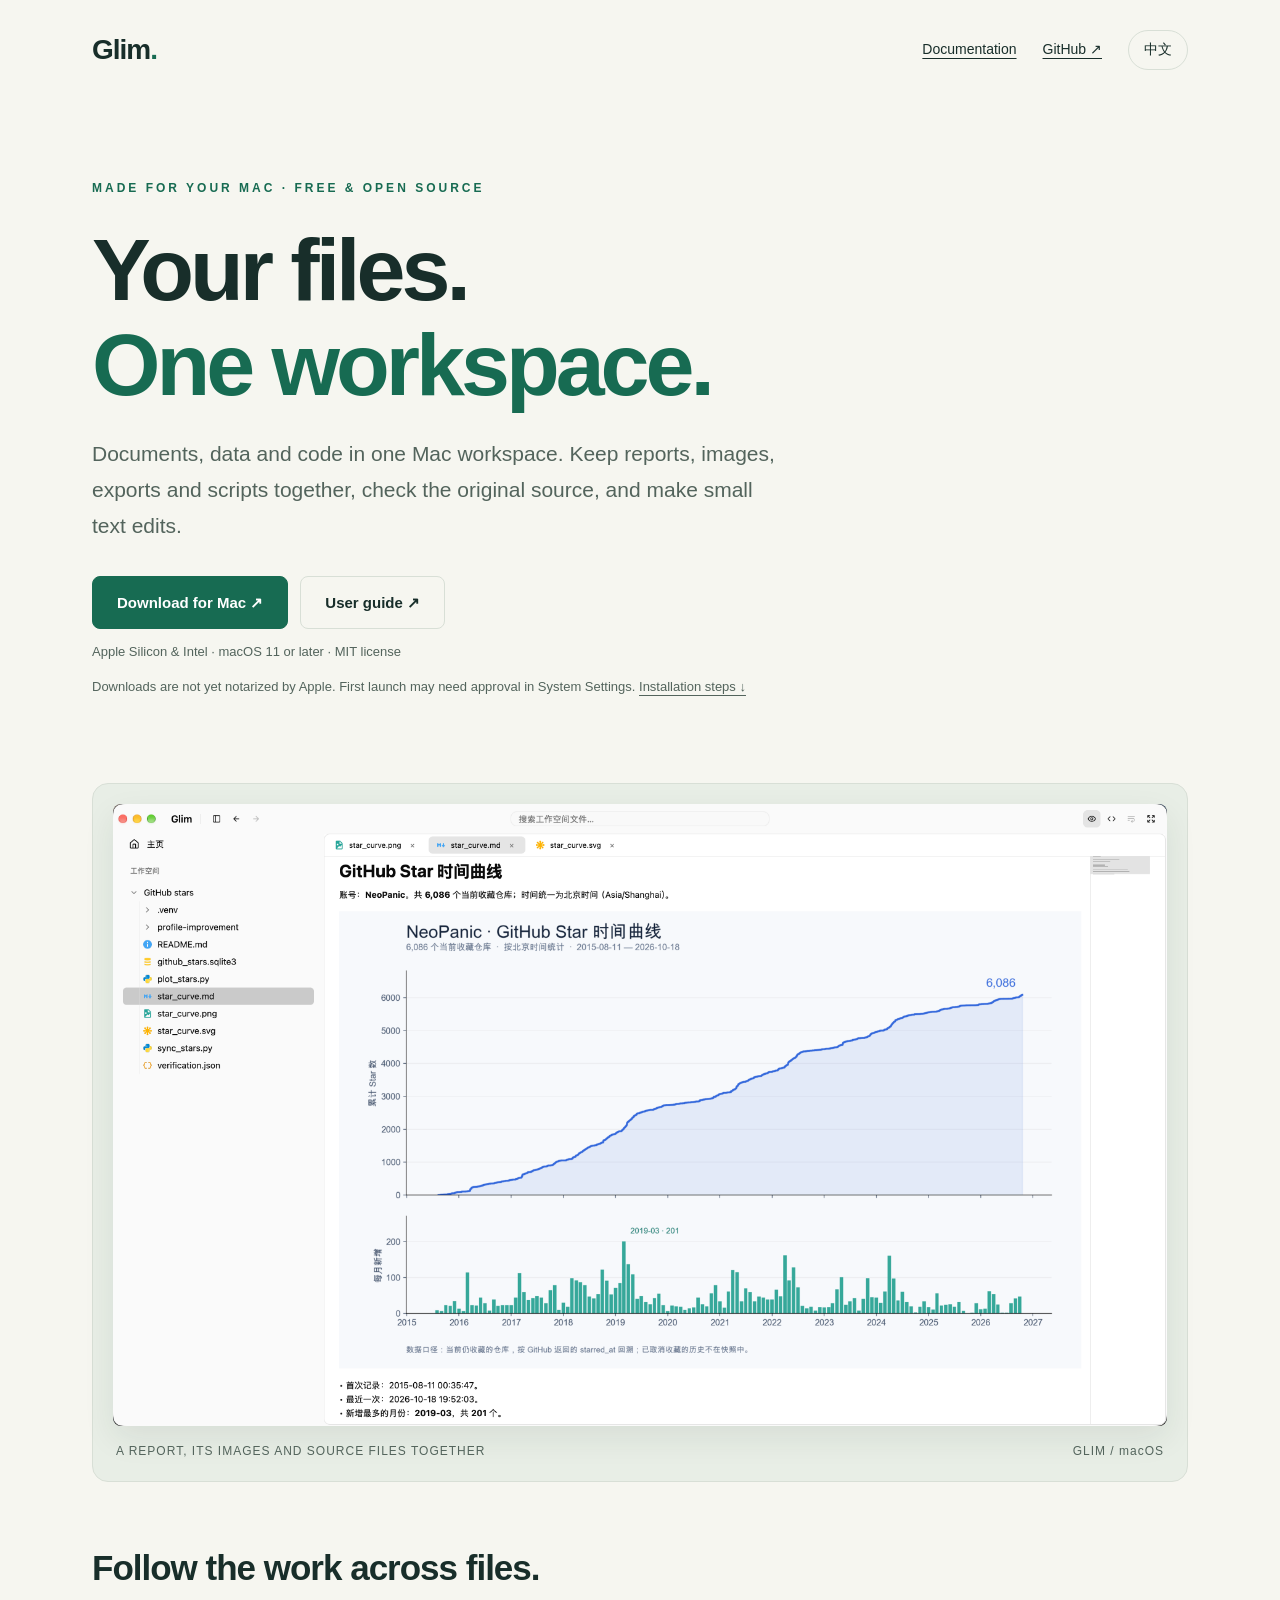
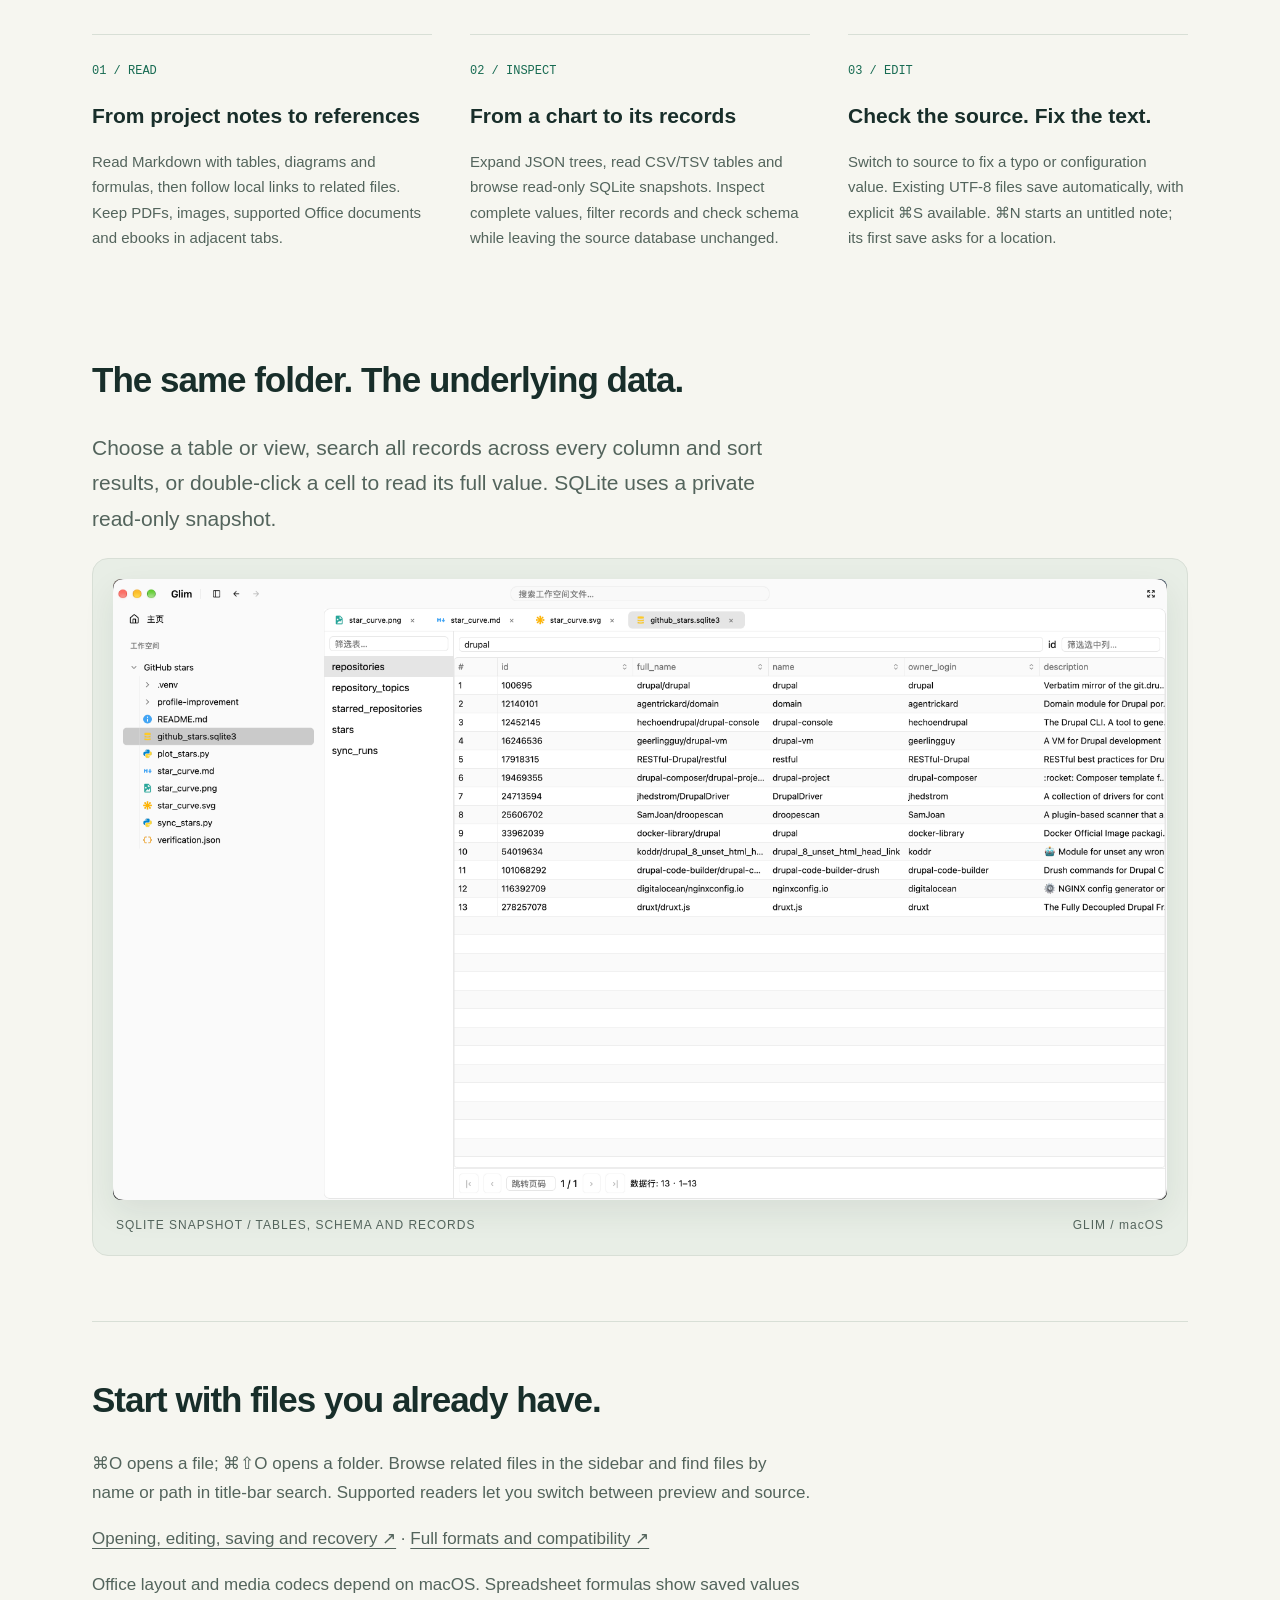
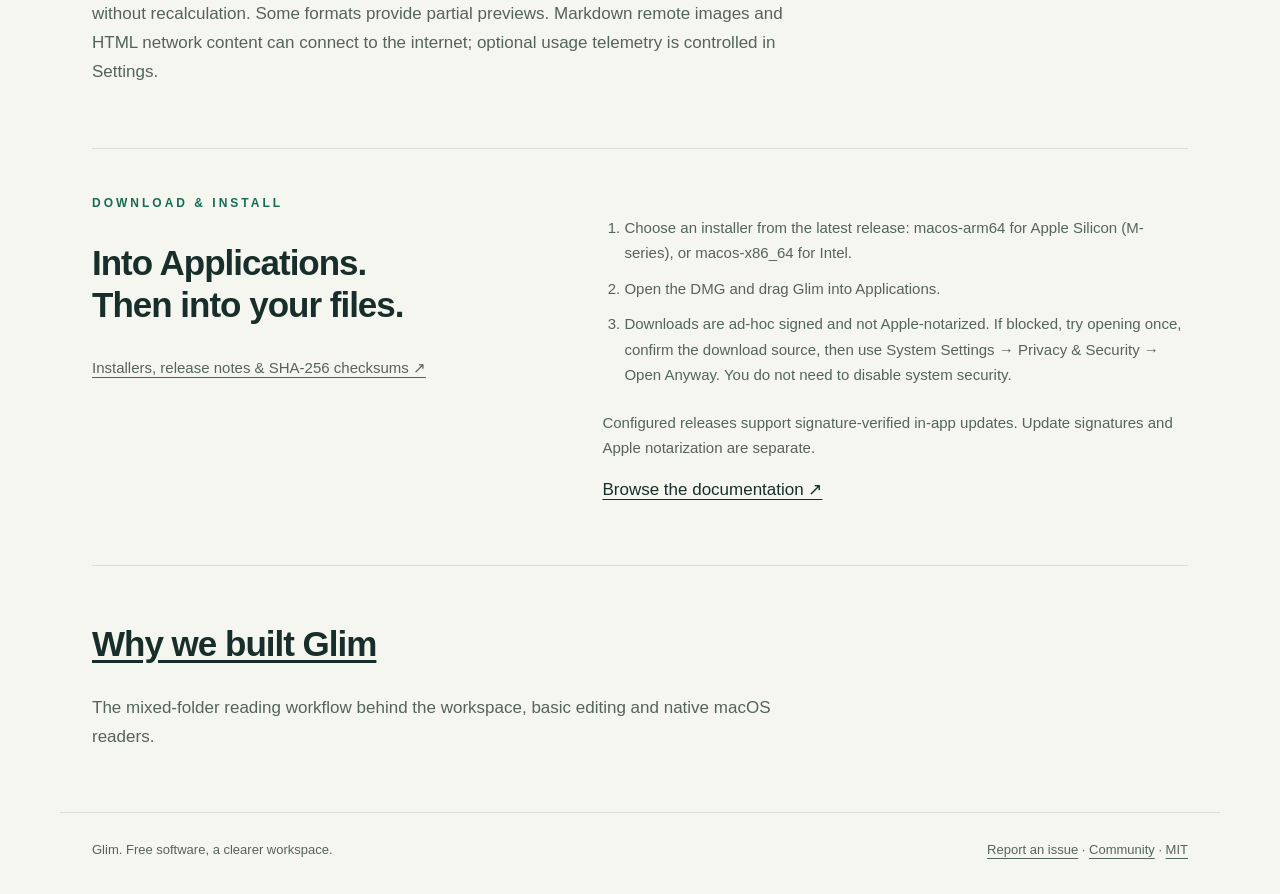
==== commit d676fdab: "Update bilingual product pages and publish usage guides" ====
--- a/index.html
+++ b/index.html
@@ -1,5 +1,5 @@
 <!doctype html>
-<html lang="en"><head><meta charset="utf-8"><meta name="viewport" content="width=device-width, initial-scale=1"><title>Glim — Free Mac File Viewer for Markdown, PDF, Code &amp; Data</title><meta name="description" content="A free, open-source macOS file viewer for Markdown, PDFs, images, code, JSON and CSV. Review Git diffs and edit text. Apple Silicon and Intel."><meta name="theme-color" content="#f6f6f0"><link rel="icon" href="https://raw.githubusercontent.com/glimapp/glim/main/assets/branding/glim.svg">
+<html lang="en"><head><meta charset="utf-8"><meta name="viewport" content="width=device-width, initial-scale=1"><title>Glim — Documents, Data and Code in One Mac Workspace</title><meta name="description" content="A free, open-source macOS file viewer. Read Markdown, PDFs, images and code, inspect JSON, CSV and read-only SQLite snapshots, and edit UTF-8 text in one workspace. Apple Silicon and Intel."><meta name="theme-color" content="#f6f6f0"><link rel="icon" href="https://raw.githubusercontent.com/glimapp/glim/main/assets/branding/glim.svg">
 <link rel="canonical" href="https://glimapp.github.io/">
 <link rel="alternate" hreflang="en" href="https://glimapp.github.io/">
 <link rel="alternate" hreflang="zh-CN" href="https://glimapp.github.io/zh/">
@@ -8,21 +8,23 @@
 <meta property="og:type" content="website">
 <meta property="og:site_name" content="Glim">
 <meta property="og:url" content="https://glimapp.github.io/">
-<meta property="og:title" content="Glim — Free Mac File Viewer for Markdown, PDF, Code &amp; Data">
-<meta property="og:description" content="A free, open-source macOS file viewer for Markdown, PDFs, images, code, JSON and CSV. Review Git diffs and edit text. Apple Silicon and Intel.">
+<meta property="og:title" content="Glim — Documents, Data and Code in One Mac Workspace">
+<meta property="og:description" content="A free, open-source macOS file viewer. Read Markdown, PDFs, images and code, inspect JSON, CSV and read-only SQLite snapshots, and edit UTF-8 text in one workspace. Apple Silicon and Intel.">
 <meta property="og:locale" content="en_US">
 <meta property="og:locale:alternate" content="zh_CN">
-<meta property="og:image" content="https://raw.githubusercontent.com/glimapp/glim/main/assets/readme/workspace.png">
+<meta property="og:image" content="https://glimapp.github.io/assets/workspace.png">
 <meta property="og:image:alt" content="Glim file workspace and document preview">
 <meta name="twitter:card" content="summary_large_image">
-<meta name="twitter:title" content="Glim — Free Mac File Viewer for Markdown, PDF, Code &amp; Data">
-<meta name="twitter:description" content="A free, open-source macOS file viewer for Markdown, PDFs, images, code, JSON and CSV. Review Git diffs and edit text. Apple Silicon and Intel.">
-<meta name="twitter:image" content="https://raw.githubusercontent.com/glimapp/glim/main/assets/readme/workspace.png">
-<script type="application/ld+json">{"@context": "https://schema.org", "@type": "SoftwareApplication", "name": "Glim", "url": "https://glimapp.github.io/", "description": "A free, open-source macOS file viewer for Markdown, PDFs, images, code, JSON and CSV. Review Git diffs and edit text. Apple Silicon and Intel.", "applicationCategory": "DeveloperApplication", "operatingSystem": "macOS 11 or later", "processorRequirements": "Apple Silicon or Intel", "inLanguage": "en", "isAccessibleForFree": true, "license": "https://github.com/glimapp/glim/blob/main/LICENSE", "downloadUrl": "https://github.com/glimapp/glim/releases/latest", "image": "https://raw.githubusercontent.com/glimapp/glim/main/assets/readme/workspace.png", "offers": {"@type": "Offer", "price": "0", "priceCurrency": "USD"}, "author": {"@type": "Organization", "name": "Glim", "url": "https://glimapp.github.io/"}, "sameAs": ["https://github.com/glimapp/glim", "https://github.com/glimapp"]}</script>
+<meta name="twitter:title" content="Glim — Documents, Data and Code in One Mac Workspace">
+<meta name="twitter:description" content="A free, open-source macOS file viewer. Read Markdown, PDFs, images and code, inspect JSON, CSV and read-only SQLite snapshots, and edit UTF-8 text in one workspace. Apple Silicon and Intel.">
+<meta name="twitter:image" content="https://glimapp.github.io/assets/workspace.png">
+<script type="application/ld+json">{"@context": "https://schema.org", "@type": "SoftwareApplication", "name": "Glim", "url": "https://glimapp.github.io/", "description": "A free, open-source macOS file viewer. Read Markdown, PDFs, images and code, inspect JSON, CSV and read-only SQLite snapshots, and edit UTF-8 text in one workspace. Apple Silicon and Intel.", "applicationCategory": "DeveloperApplication", "operatingSystem": "macOS 11 or later", "processorRequirements": "Apple Silicon or Intel", "inLanguage": "en", "isAccessibleForFree": true, "license": "https://github.com/glimapp/glim/blob/main/LICENSE", "downloadUrl": "https://github.com/glimapp/glim/releases/latest", "image": "https://glimapp.github.io/assets/workspace.png", "offers": {"@type": "Offer", "price": "0", "priceCurrency": "USD"}, "author": {"@type": "Organization", "name": "Glim", "url": "https://glimapp.github.io/"}, "sameAs": ["https://github.com/glimapp/glim", "https://github.com/glimapp"], "screenshot": ["https://glimapp.github.io/assets/workspace.png", "https://glimapp.github.io/assets/sqlite.png"]}</script>
 <style>
 :root{color-scheme:light;--paper:#f6f6f0;--ink:#182e2a;--muted:#53645c;--green:#176b52;--line:#d8dfd6}*{box-sizing:border-box}body{margin:0;background:var(--paper);color:var(--ink);font:17px/1.7 -apple-system,BlinkMacSystemFont,"Segoe UI",sans-serif}a{color:inherit;text-underline-offset:4px}a:hover{color:var(--green)}header,main,footer{max-width:1160px;margin:auto;padding:0 32px}header{height:100px;display:flex;align-items:center;justify-content:space-between}.brand{font-size:28px;font-weight:750;letter-spacing:-1px;text-decoration:none}nav{display:flex;gap:26px;align-items:center;font-size:14px}.language{font:inherit;text-decoration:none;display:inline-block;border:1px solid var(--line);background:transparent;border-radius:24px;padding:7px 15px;color:var(--ink);cursor:pointer}a:focus-visible{outline:3px solid var(--green);outline-offset:5px}.hero{padding:78px 0 54px;max-width:880px}.eyebrow{font-size:12px;font-weight:650;letter-spacing:3px;color:var(--green)}h1{font-size:clamp(48px,7.5vw,88px);line-height:1.08;letter-spacing:-4px;font-weight:650;margin:24px 0}h1 span{color:var(--green)}.lead{font-size:21px;max-width:700px;color:var(--muted)}.actions{display:flex;gap:12px;flex-wrap:wrap;margin:32px 0 12px}.button{display:inline-block;padding:13px 24px;border-radius:8px;text-decoration:none;border:1px solid var(--line);font-weight:600;font-size:15px}.primary{background:var(--green);color:white;border-color:var(--green)}.primary:hover{background:#10523e;color:white}.note{font-size:13px;color:var(--muted)}.preview{margin:18px 0 65px;background:#e8eee6;padding:20px;border:1px solid var(--line);border-radius:16px}.preview img{width:100%;height:auto;display:block;border-radius:8px;box-shadow:0 12px 32px #182e2a15}.caption{display:flex;justify-content:space-between;gap:15px;font-size:12px;color:var(--muted);padding:15px 3px 0;letter-spacing:1px}h2{font-size:35px;line-height:1.2;letter-spacing:-1px;font-weight:600}.features{display:grid;grid-template-columns:repeat(3,1fr);gap:38px;padding:16px 0 64px}.features article{border-top:1px solid var(--line);padding-top:20px}.index{font:12px monospace;color:var(--green)}h3{font-size:21px;margin:14px 0 10px}.features p{font-size:15px;color:var(--muted)}.install{border-top:1px solid var(--line);display:grid;grid-template-columns:1fr 1.3fr;gap:60px;padding:44px 0 60px}.install p,.install li{font-size:15px;color:var(--muted)}.install ol{padding-left:22px}.install li{padding:5px 0}footer{padding-top:26px;padding-bottom:32px;border-top:1px solid var(--line);display:flex;justify-content:space-between;gap:20px;font-size:13px;color:var(--muted)}[hidden]{display:none!important}@media(max-width:700px){header,main,footer{padding-left:22px;padding-right:22px}header{height:80px}nav{gap:14px}.hero{padding:45px 0 30px}h1{letter-spacing:-2px}.lead{font-size:18px}.features,.install{grid-template-columns:1fr;gap:20px}.preview{padding:8px;margin-bottom:45px}.caption{font-size:10px}.features{padding-bottom:30px}footer{flex-direction:column}nav .docs{display:none}}
-.story{border-top:1px solid var(--line);padding:28px 0 44px}.story p{color:var(--muted);max-width:720px}</style></head><body><header><a class="brand" href="/" aria-label="Glim home">Glim<span style="color:var(--green)">.</span></a><nav><a class="docs" href="https://github.com/glimapp/glim/tree/main/docs" data-en="Documentation" data-zh="文档">Documentation</a><a href="https://github.com/glimapp/glim">GitHub ↗</a><a class="language" href="/zh/" lang="zh-CN" hreflang="zh-CN">中文</a></nav></header><main>
-<section class="hero"><div class="eyebrow" data-en="MADE FOR YOUR MAC" data-zh="为 MAC 而作">MADE FOR YOUR MAC</div><h1 data-en="Your files.<br><span>A clearer view.</span>" data-zh="打开文件，<br><span>看清内容。</span>">Your files.<br><span>A clearer view.</span></h1><p class="lead" data-en="Documents, code, images and data. One quiet workspace to read, explore and make small edits. Free and open source." data-zh="文档、代码、图片与数据，在一个安静的工作空间里阅读、探索和轻量编辑。免费，开源。">Documents, code, images and data. One quiet workspace to read, explore and make small edits. Free and open source.</p><div class="actions"><a class="button primary" href="https://github.com/glimapp/glim/releases/latest" data-en="Download for Mac ↗" data-zh="下载 Mac 版 ↗">Download for Mac ↗</a><a class="button" href="#explore" data-en="Explore Glim ↓" data-zh="了解 Glim ↓">Explore Glim ↓</a></div><div class="note" data-en="Apple Silicon & Intel · macOS 11 or later · MIT license" data-zh="Apple Silicon 与 Intel · macOS 11 及以上 · MIT 许可">Apple Silicon & Intel · macOS 11 or later · MIT license</div></section>
-<figure class="preview"><img src="https://raw.githubusercontent.com/glimapp/glim/main/assets/readme/workspace.png" alt="Glim workspace with a file sidebar and document preview" width="3420" height="2016" loading="eager" decoding="async"><figcaption class="caption"><span data-en="A PLACE FOR THE WHOLE PROJECT" data-zh="整个项目，一个工作空间">A PLACE FOR THE WHOLE PROJECT</span><span>GLIM / macOS</span></figcaption></figure>
-<section id="explore"><h2 data-en="Open more. Stay in the flow." data-zh="多种格式，连贯阅读。">Open more. Stay in the flow.</h2><div class="features"><article><span class="index">01 / READ</span><h3 data-en="From notes to diagrams" data-zh="从笔记到图表">From notes to diagrams</h3><p data-en="Read Markdown with diagrams, formulas and tables. Keep PDFs, images, books and native document previews beside your notes." data-zh="阅读包含图表、公式和表格的 Markdown；将 PDF、图片、电子书和原生文档预览放在笔记旁边。">Read Markdown with diagrams, formulas and tables. Keep PDFs, images, books and native document previews beside your notes.</p></article><article><span class="index">02 / EXPLORE</span><h3 data-en="Make sense of the details" data-zh="展开数据，查看细节">Make sense of the details</h3><p data-en="Explore JSON trees, CSV tables, read-only SQLite snapshots and model metadata. Switch to highlighted source when you need context." data-zh="浏览 JSON 树、CSV 表格、只读 SQLite 快照和模型元数据；需要上下文时，切换到语法高亮源码。">Explore JSON trees, CSV tables, read-only SQLite snapshots and model metadata. Switch to highlighted source when you need context.</p></article><article><span class="index">03 / REFINE</span><h3 data-en="Small edits. Clear changes." data-zh="轻量编辑，清晰变更">Small edits. Clear changes.</h3><p data-en="Edit ordinary UTF-8 text with auto-save. Review Git diffs, stage or unstage changes, and commit only staged content with Command–Enter." data-zh="基础编辑普通 UTF-8 文本并自动保存；检查 Git 差异、暂存或取消暂存改动，以 Command–Enter 提交已暂存内容。">Edit ordinary UTF-8 text with auto-save. Review Git diffs, stage or unstage changes, and commit only staged content with Command–Enter.</p></article></div></section>
-<section class="install" id="download"><div><div class="eyebrow">GET STARTED</div><h2 data-en="At home on your Mac." data-zh="装进你的 Mac。">At home on your Mac.</h2><p><a href="https://github.com/glimapp/glim/releases/latest" data-en="Installers, release notes & SHA-256 checksums ↗" data-zh="安装包、更新说明和 SHA-256 校验文件 ↗">Installers, release notes & SHA-256 checksums ↗</a></p></div><div><ol><li data-en="Open the latest release. Choose macos-arm64 for Apple Silicon (M-series), or macos-x86_64 for Intel." data-zh="打开最新发布页：M 系列芯片选择 macos-arm64，Intel 芯片选择 macos-x86_64。">Open the latest release. Choose macos-arm64 for Apple Silicon (M-series), or macos-x86_64 for Intel.</li><li data-en="Open the DMG and drag Glim into Applications." data-zh="打开 DMG，将 Glim 拖入「应用程序」。">Open the DMG and drag Glim into Applications.</li><li data-en="Releases are ad-hoc signed, without Apple notarization. If macOS blocks launch, review the download source and use System Settings → Privacy & Security → Open Anyway." data-zh="安装包采用临时签名，未经 Apple 公证。如 macOS 阻止启动，请核对下载来源，再前往「系统设置 → 隐私与安全性 → 仍要打开」。">Releases are ad-hoc signed, without Apple notarization. If macOS blocks launch, review the download source and use System Settings → Privacy & Security → Open Anyway.</li></ol><p data-en="Signed in-app updates are available. Office layout and media support depend on macOS; some formats provide limited, read-only previews." data-zh="支持应用内签名更新。Office 排版和媒体支持取决于 macOS；部分格式提供有限的只读预览。">Signed in-app updates are available. Office layout and media support depend on macOS; some formats provide limited, read-only previews.</p><a href="https://github.com/glimapp/glim/blob/main/docs/file-format-support.md" data-en="Full format support & limitations ↗" data-zh="完整格式支持与限制 ↗">Full format support & limitations ↗</a></div></section><section class="story"><h2><a href="/blog/why-glim/">Why we built Glim</a></h2><p>Rust, GPUI, native Mac readers, and the trade-offs behind a workspace for many file formats.</p></section></main><footer><span data-en="Glim. Free software, a clearer workspace." data-zh="Glim。免费开源，让工作空间更清晰。">Glim. Free software, a clearer workspace.</span><div><a href="https://github.com/glimapp/glim/issues/new/choose" data-en="Report an issue" data-zh="报告问题">Report an issue</a> · <a href="https://github.com/glimapp/glim/discussions" data-en="Community" data-zh="社区交流">Community</a> · <a href="https://github.com/glimapp/glim/blob/main/LICENSE">MIT</a></div></footer></body></html>+.story{border-top:1px solid var(--line);padding:28px 0 44px}.story p{color:var(--muted);max-width:720px}</style></head><body><header><a class="brand" href="/" aria-label="Glim home">Glim<span style="color:var(--green)">.</span></a><nav><a class="docs" href="https://github.com/glimapp/glim/blob/main/docs/README.md">Documentation</a><a href="https://github.com/glimapp/glim">GitHub ↗</a><a class="language" href="/zh/" lang="zh-CN" hreflang="zh-CN">中文</a></nav></header><main>
+<section class="hero"><div class="eyebrow">MADE FOR YOUR MAC · FREE &amp; OPEN SOURCE</div><h1>Your files.<br><span>One workspace.</span></h1><p class="lead">Documents, data and code in one Mac workspace. Keep reports, images, exports and scripts together, check the original source, and make small text edits.</p><div class="actions"><a class="button primary" href="https://github.com/glimapp/glim/releases/latest">Download for Mac ↗</a><a class="button" href="/guide/">User guide ↗</a></div><div class="note">Apple Silicon &amp; Intel · macOS 11 or later · MIT license</div><p class="note">Downloads are not yet notarized by Apple. First launch may need approval in System Settings. <a href="#download">Installation steps ↓</a></p></section>
+<figure class="preview"><img src="/assets/workspace.png" alt="Glim reading a Markdown report with an embedded chart, a project file tree, and PNG, Markdown and SVG tabs in one workspace." width="3420" height="2016" loading="eager" decoding="async"><figcaption class="caption"><span>A REPORT, ITS IMAGES AND SOURCE FILES TOGETHER</span><span>GLIM / macOS</span></figcaption></figure>
+<section id="explore"><h2>Follow the work across files.</h2><div class="features"><article><span class="index">01 / READ</span><h3>From project notes to references</h3><p>Read Markdown with tables, diagrams and formulas, then follow local links to related files. Keep PDFs, images, supported Office documents and ebooks in adjacent tabs.</p></article><article><span class="index">02 / INSPECT</span><h3>From a chart to its records</h3><p>Expand JSON trees, read CSV/TSV tables and browse read-only SQLite snapshots. Inspect complete values, filter records and check schema while leaving the source database unchanged.</p></article><article><span class="index">03 / EDIT</span><h3>Check the source. Fix the text.</h3><p>Switch to source to fix a typo or configuration value. Existing UTF-8 files save automatically, with explicit ⌘S available. ⌘N starts an untitled note; its first save asks for a location.</p></article></div></section>
+<section aria-labelledby="sqlite-heading"><h2 id="sqlite-heading">The same folder. The underlying data.</h2><p class="lead">Choose a table or view, search all records across every column and sort results, or double-click a cell to read its full value. SQLite uses a private read-only snapshot.</p><figure class="preview"><img src="/assets/sqlite.png" alt="Glim SQLite reader showing tables, records filtered by drupal, sortable columns and page navigation." width="3420" height="2016" loading="lazy" decoding="async"><figcaption class="caption"><span>SQLITE SNAPSHOT / TABLES, SCHEMA AND RECORDS</span><span>GLIM / macOS</span></figcaption></figure></section>
+<section class="story"><h2>Start with files you already have.</h2><p>⌘O opens a file; ⌘⇧O opens a folder. Browse related files in the sidebar and find files by name or path in title-bar search. Supported readers let you switch between preview and source.</p><p><a href="/guide/">Opening, editing, saving and recovery ↗</a> · <a href="https://github.com/glimapp/glim/blob/main/docs/file-format-support.md">Full formats and compatibility ↗</a></p><p>Office layout and media codecs depend on macOS. Spreadsheet formulas show saved values without recalculation. Some formats provide partial previews. Markdown remote images and HTML network content can connect to the internet; optional usage telemetry is controlled in Settings.</p></section>
+<section class="install" id="download"><div><div class="eyebrow">DOWNLOAD &amp; INSTALL</div><h2>Into Applications.<br>Then into your files.</h2><p><a href="https://github.com/glimapp/glim/releases/latest">Installers, release notes &amp; SHA-256 checksums ↗</a></p></div><div><ol><li>Choose an installer from the latest release: macos-arm64 for Apple Silicon (M-series), or macos-x86_64 for Intel.</li><li>Open the DMG and drag Glim into Applications.</li><li>Downloads are ad-hoc signed and not Apple-notarized. If blocked, try opening once, confirm the download source, then use System Settings → Privacy &amp; Security → Open Anyway. You do not need to disable system security.</li></ol><p>Configured releases support signature-verified in-app updates. Update signatures and Apple notarization are separate.</p><a href="https://github.com/glimapp/glim/blob/main/docs/README.md">Browse the documentation ↗</a></div></section><section class="story"><h2><a href="/blog/why-glim/">Why we built Glim</a></h2><p>The mixed-folder reading workflow behind the workspace, basic editing and native macOS readers.</p></section></main><footer><span>Glim. Free software, a clearer workspace.</span><div><a href="https://github.com/glimapp/glim/issues/new/choose">Report an issue</a> · <a href="https://github.com/glimapp/glim/discussions">Community</a> · <a href="https://github.com/glimapp/glim/blob/main/LICENSE">MIT</a></div></footer></body></html>
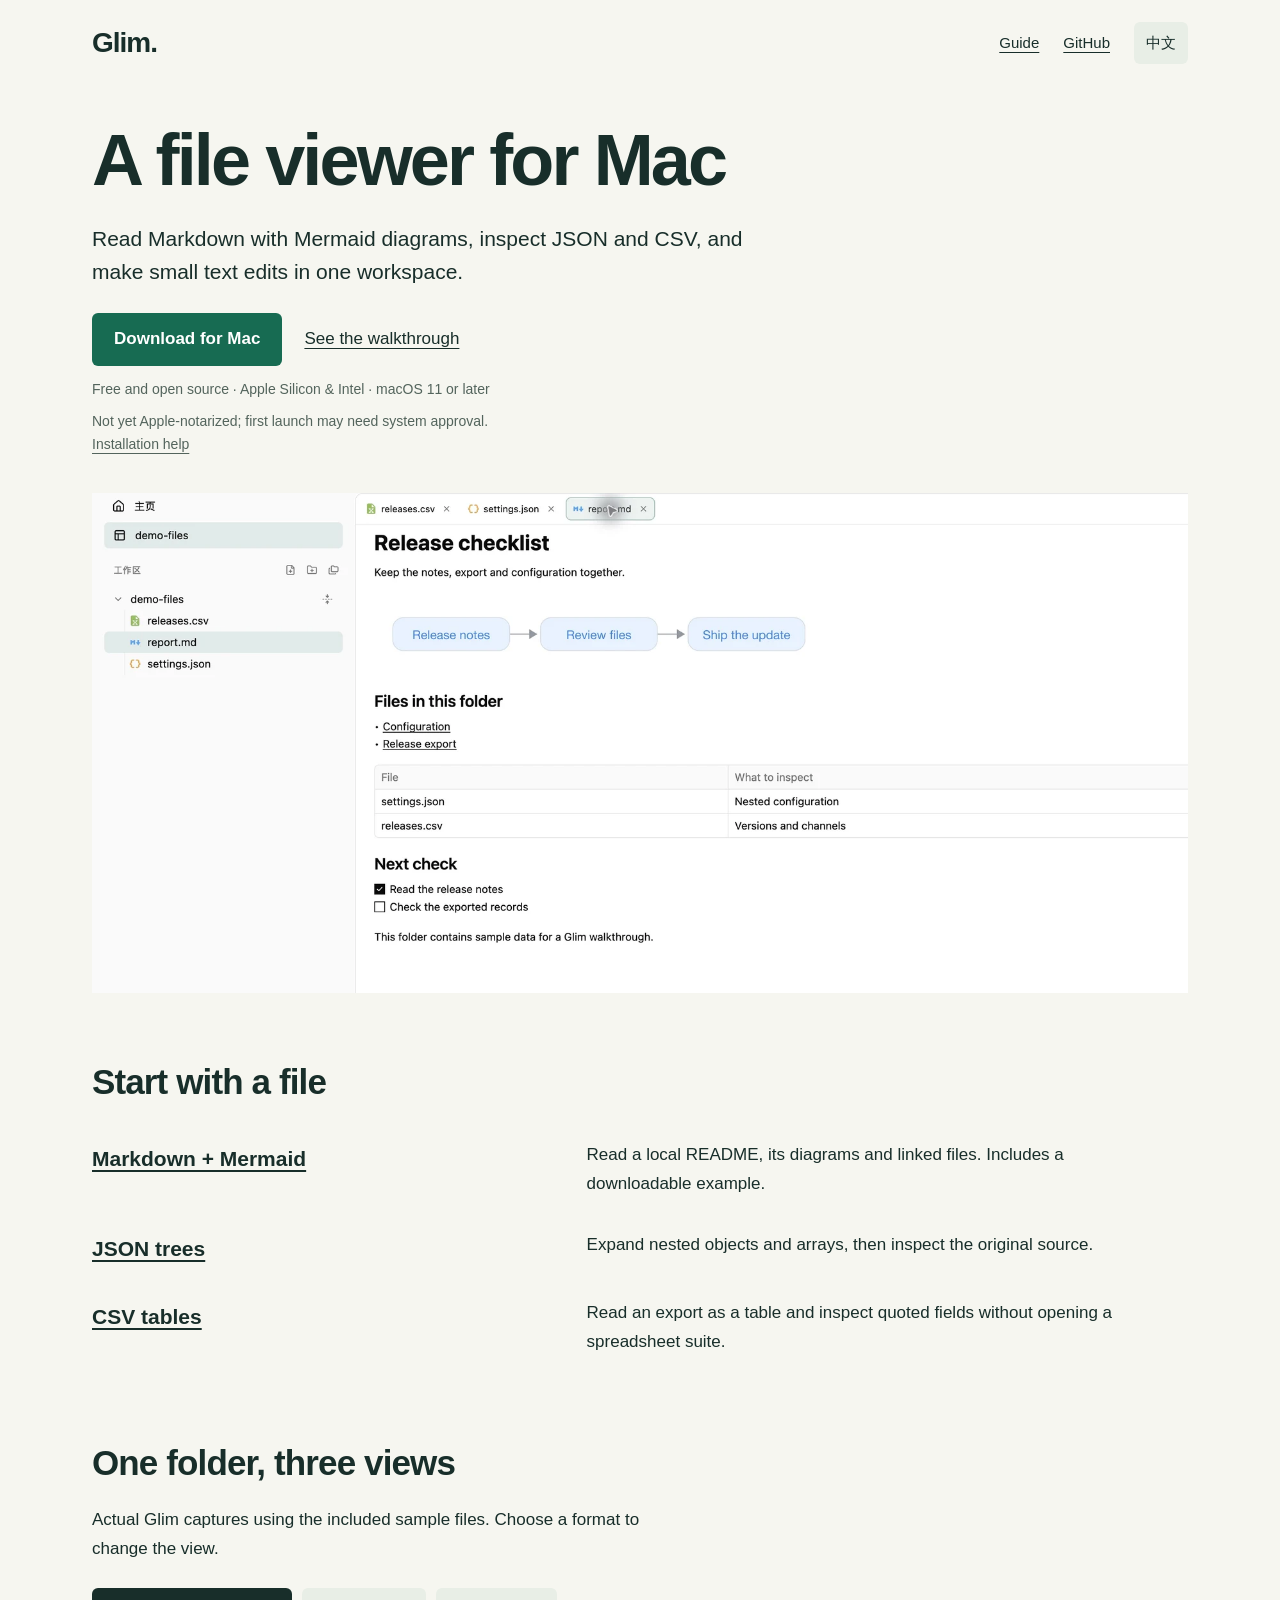
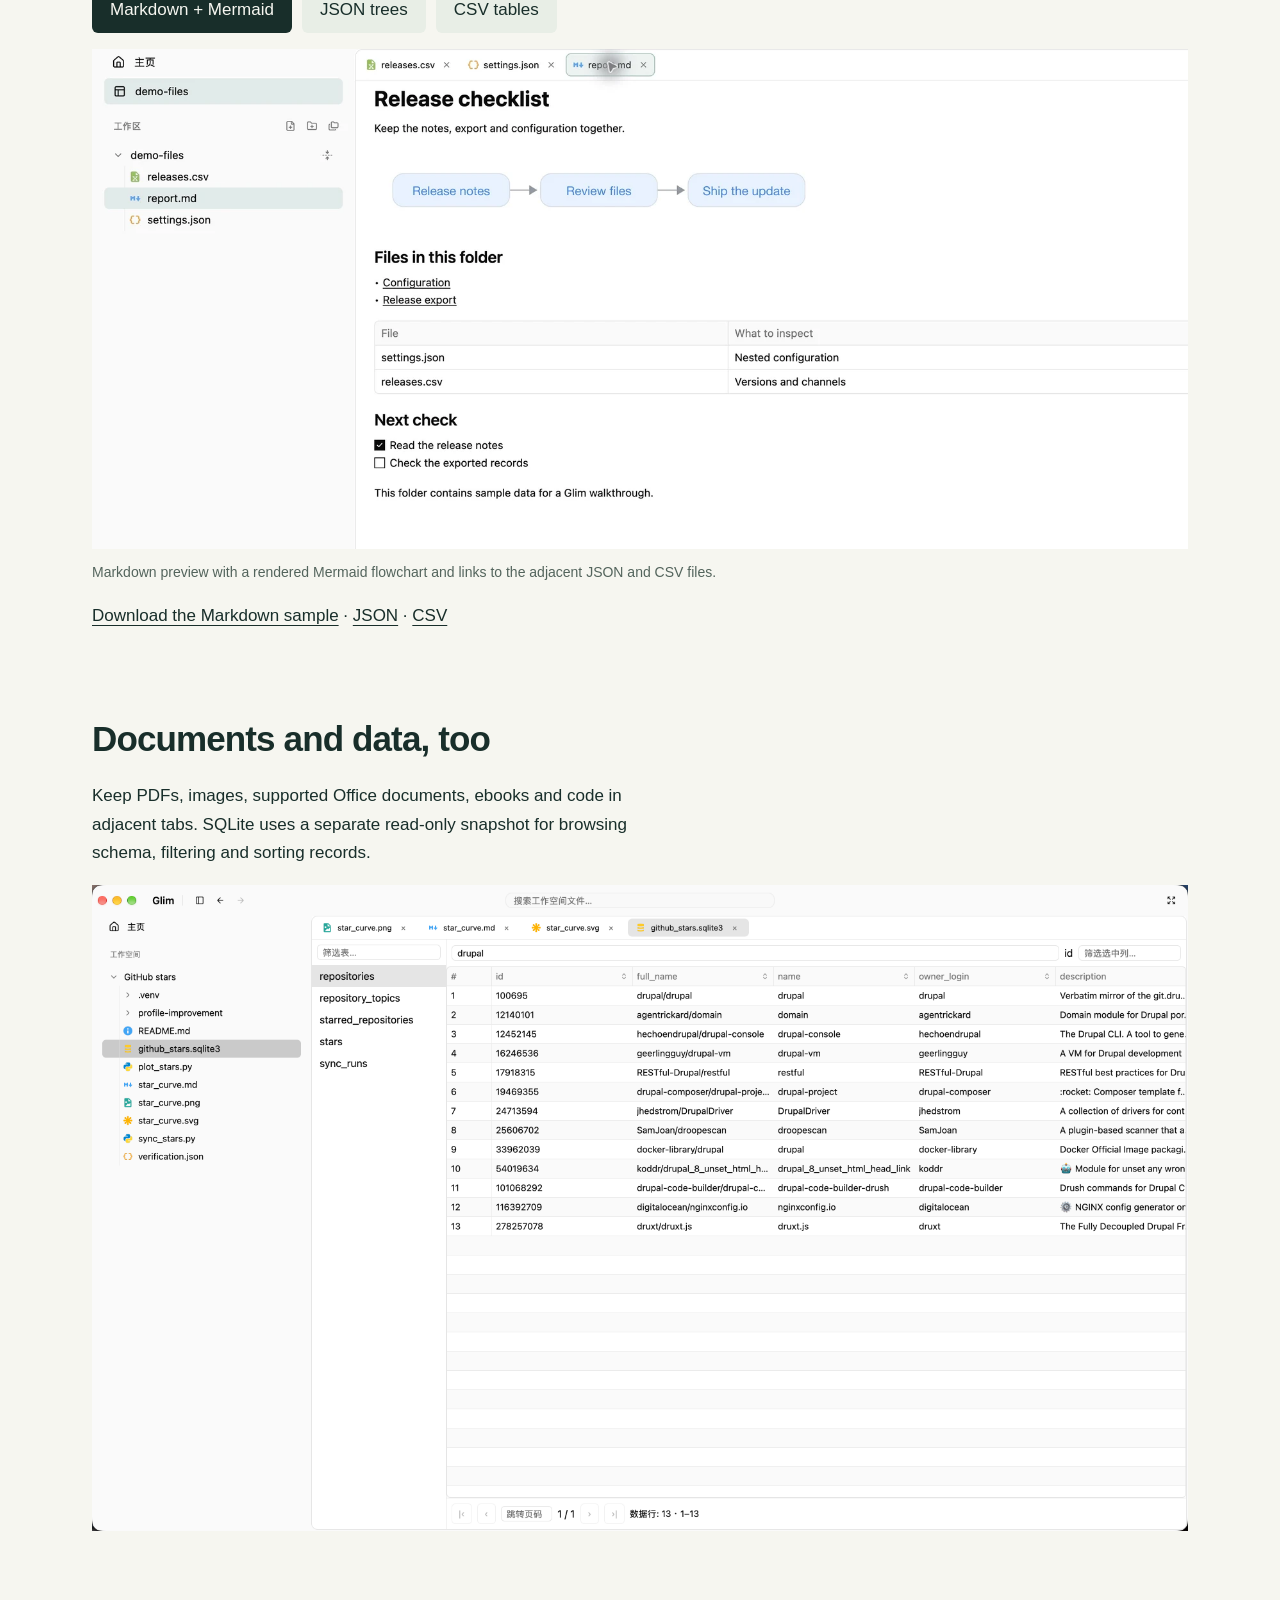
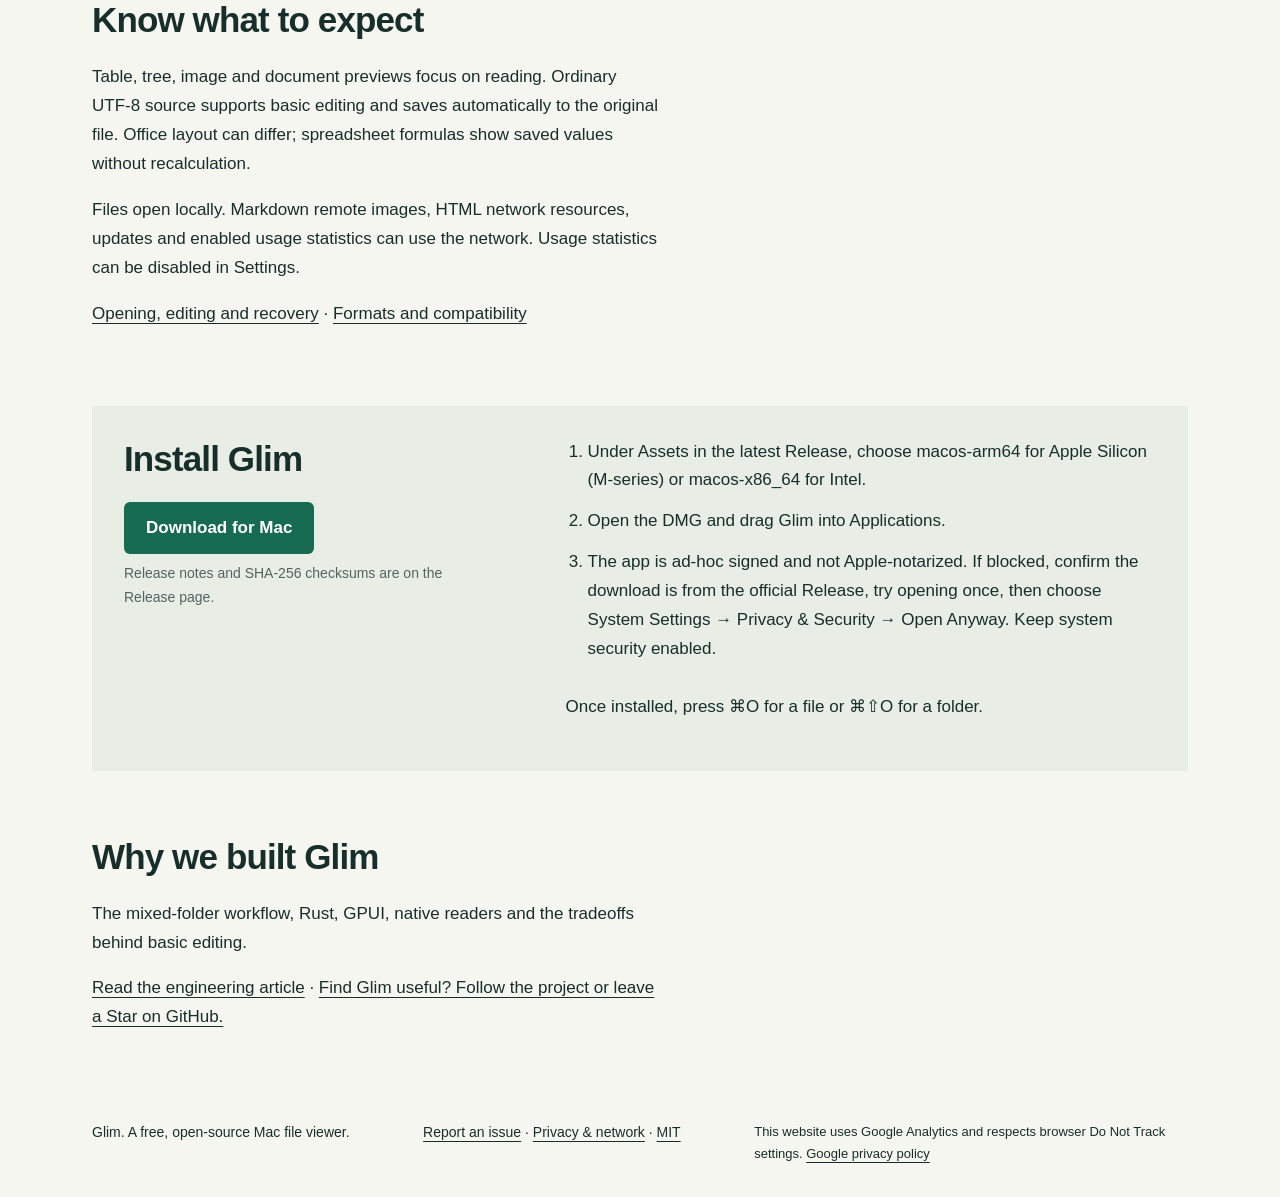
==== commit 81784e93: "Add practical file-viewing guides and measurable website entry points" ====
--- a/index.html
+++ b/index.html
@@ -1,30 +1,30 @@
 <!doctype html>
-<html lang="en"><head><meta charset="utf-8"><meta name="viewport" content="width=device-width, initial-scale=1"><title>Glim — Documents, Data and Code in One Mac Workspace</title><meta name="description" content="A free, open-source macOS file viewer. Read Markdown, PDFs, images and code, inspect JSON, CSV and read-only SQLite snapshots, and edit UTF-8 text in one workspace. Apple Silicon and Intel."><meta name="theme-color" content="#f6f6f0"><link rel="icon" href="https://raw.githubusercontent.com/glimapp/glim/main/assets/branding/glim.svg">
+<html lang="en"><head>
+<meta charset="utf-8"><meta name="viewport" content="width=device-width, initial-scale=1">
+<title>Glim | Mac File Viewer for Markdown, JSON and CSV</title>
+<meta name="description" content="Read Markdown with Mermaid diagrams, inspect JSON trees and CSV tables, and edit UTF-8 text in one Mac workspace. Free and open source. Apple Silicon and Intel.">
+<meta name="theme-color" content="#f6f6f0"><meta name="robots" content="index,follow,max-image-preview:large">
+<link rel="icon" href="https://raw.githubusercontent.com/glimapp/glim/main/assets/branding/glim.svg">
 <link rel="canonical" href="https://glimapp.github.io/">
 <link rel="alternate" hreflang="en" href="https://glimapp.github.io/">
 <link rel="alternate" hreflang="zh-CN" href="https://glimapp.github.io/zh/">
 <link rel="alternate" hreflang="x-default" href="https://glimapp.github.io/">
-<meta name="robots" content="index,follow,max-image-preview:large">
-<meta property="og:type" content="website">
-<meta property="og:site_name" content="Glim">
-<meta property="og:url" content="https://glimapp.github.io/">
-<meta property="og:title" content="Glim — Documents, Data and Code in One Mac Workspace">
-<meta property="og:description" content="A free, open-source macOS file viewer. Read Markdown, PDFs, images and code, inspect JSON, CSV and read-only SQLite snapshots, and edit UTF-8 text in one workspace. Apple Silicon and Intel.">
+<meta property="og:type" content="website"><meta property="og:site_name" content="Glim">
+<meta property="og:url" content="https://glimapp.github.io/"><meta property="og:title" content="Glim | Mac File Viewer for Markdown, JSON and CSV">
+<meta property="og:description" content="Read Markdown with Mermaid diagrams, inspect JSON trees and CSV tables, and edit UTF-8 text in one Mac workspace. Free and open source. Apple Silicon and Intel.">
 <meta property="og:locale" content="en_US">
 <meta property="og:locale:alternate" content="zh_CN">
-<meta property="og:image" content="https://glimapp.github.io/assets/workspace.png">
-<meta property="og:image:alt" content="Glim file workspace and document preview">
-<meta name="twitter:card" content="summary_large_image">
-<meta name="twitter:title" content="Glim — Documents, Data and Code in One Mac Workspace">
-<meta name="twitter:description" content="A free, open-source macOS file viewer. Read Markdown, PDFs, images and code, inspect JSON, CSV and read-only SQLite snapshots, and edit UTF-8 text in one workspace. Apple Silicon and Intel.">
-<meta name="twitter:image" content="https://glimapp.github.io/assets/workspace.png">
-<script type="application/ld+json">{"@context": "https://schema.org", "@type": "SoftwareApplication", "name": "Glim", "url": "https://glimapp.github.io/", "description": "A free, open-source macOS file viewer. Read Markdown, PDFs, images and code, inspect JSON, CSV and read-only SQLite snapshots, and edit UTF-8 text in one workspace. Apple Silicon and Intel.", "applicationCategory": "DeveloperApplication", "operatingSystem": "macOS 11 or later", "processorRequirements": "Apple Silicon or Intel", "inLanguage": "en", "isAccessibleForFree": true, "license": "https://github.com/glimapp/glim/blob/main/LICENSE", "downloadUrl": "https://github.com/glimapp/glim/releases/latest", "image": "https://glimapp.github.io/assets/workspace.png", "offers": {"@type": "Offer", "price": "0", "priceCurrency": "USD"}, "author": {"@type": "Organization", "name": "Glim", "url": "https://glimapp.github.io/"}, "sameAs": ["https://github.com/glimapp/glim", "https://github.com/glimapp"], "screenshot": ["https://glimapp.github.io/assets/workspace.png", "https://glimapp.github.io/assets/sqlite.png"]}</script>
-<style>
-:root{color-scheme:light;--paper:#f6f6f0;--ink:#182e2a;--muted:#53645c;--green:#176b52;--line:#d8dfd6}*{box-sizing:border-box}body{margin:0;background:var(--paper);color:var(--ink);font:17px/1.7 -apple-system,BlinkMacSystemFont,"Segoe UI",sans-serif}a{color:inherit;text-underline-offset:4px}a:hover{color:var(--green)}header,main,footer{max-width:1160px;margin:auto;padding:0 32px}header{height:100px;display:flex;align-items:center;justify-content:space-between}.brand{font-size:28px;font-weight:750;letter-spacing:-1px;text-decoration:none}nav{display:flex;gap:26px;align-items:center;font-size:14px}.language{font:inherit;text-decoration:none;display:inline-block;border:1px solid var(--line);background:transparent;border-radius:24px;padding:7px 15px;color:var(--ink);cursor:pointer}a:focus-visible{outline:3px solid var(--green);outline-offset:5px}.hero{padding:78px 0 54px;max-width:880px}.eyebrow{font-size:12px;font-weight:650;letter-spacing:3px;color:var(--green)}h1{font-size:clamp(48px,7.5vw,88px);line-height:1.08;letter-spacing:-4px;font-weight:650;margin:24px 0}h1 span{color:var(--green)}.lead{font-size:21px;max-width:700px;color:var(--muted)}.actions{display:flex;gap:12px;flex-wrap:wrap;margin:32px 0 12px}.button{display:inline-block;padding:13px 24px;border-radius:8px;text-decoration:none;border:1px solid var(--line);font-weight:600;font-size:15px}.primary{background:var(--green);color:white;border-color:var(--green)}.primary:hover{background:#10523e;color:white}.note{font-size:13px;color:var(--muted)}.preview{margin:18px 0 65px;background:#e8eee6;padding:20px;border:1px solid var(--line);border-radius:16px}.preview img{width:100%;height:auto;display:block;border-radius:8px;box-shadow:0 12px 32px #182e2a15}.caption{display:flex;justify-content:space-between;gap:15px;font-size:12px;color:var(--muted);padding:15px 3px 0;letter-spacing:1px}h2{font-size:35px;line-height:1.2;letter-spacing:-1px;font-weight:600}.features{display:grid;grid-template-columns:repeat(3,1fr);gap:38px;padding:16px 0 64px}.features article{border-top:1px solid var(--line);padding-top:20px}.index{font:12px monospace;color:var(--green)}h3{font-size:21px;margin:14px 0 10px}.features p{font-size:15px;color:var(--muted)}.install{border-top:1px solid var(--line);display:grid;grid-template-columns:1fr 1.3fr;gap:60px;padding:44px 0 60px}.install p,.install li{font-size:15px;color:var(--muted)}.install ol{padding-left:22px}.install li{padding:5px 0}footer{padding-top:26px;padding-bottom:32px;border-top:1px solid var(--line);display:flex;justify-content:space-between;gap:20px;font-size:13px;color:var(--muted)}[hidden]{display:none!important}@media(max-width:700px){header,main,footer{padding-left:22px;padding-right:22px}header{height:80px}nav{gap:14px}.hero{padding:45px 0 30px}h1{letter-spacing:-2px}.lead{font-size:18px}.features,.install{grid-template-columns:1fr;gap:20px}.preview{padding:8px;margin-bottom:45px}.caption{font-size:10px}.features{padding-bottom:30px}footer{flex-direction:column}nav .docs{display:none}}
-.story{border-top:1px solid var(--line);padding:28px 0 44px}.story p{color:var(--muted);max-width:720px}</style></head><body><header><a class="brand" href="/" aria-label="Glim home">Glim<span style="color:var(--green)">.</span></a><nav><a class="docs" href="https://github.com/glimapp/glim/blob/main/docs/README.md">Documentation</a><a href="https://github.com/glimapp/glim">GitHub ↗</a><a class="language" href="/zh/" lang="zh-CN" hreflang="zh-CN">中文</a></nav></header><main>
-<section class="hero"><div class="eyebrow">MADE FOR YOUR MAC · FREE &amp; OPEN SOURCE</div><h1>Your files.<br><span>One workspace.</span></h1><p class="lead">Documents, data and code in one Mac workspace. Keep reports, images, exports and scripts together, check the original source, and make small text edits.</p><div class="actions"><a class="button primary" href="https://github.com/glimapp/glim/releases/latest">Download for Mac ↗</a><a class="button" href="/guide/">User guide ↗</a></div><div class="note">Apple Silicon &amp; Intel · macOS 11 or later · MIT license</div><p class="note">Downloads are not yet notarized by Apple. First launch may need approval in System Settings. <a href="#download">Installation steps ↓</a></p></section>
-<figure class="preview"><img src="/assets/workspace.png" alt="Glim reading a Markdown report with an embedded chart, a project file tree, and PNG, Markdown and SVG tabs in one workspace." width="3420" height="2016" loading="eager" decoding="async"><figcaption class="caption"><span>A REPORT, ITS IMAGES AND SOURCE FILES TOGETHER</span><span>GLIM / macOS</span></figcaption></figure>
-<section id="explore"><h2>Follow the work across files.</h2><div class="features"><article><span class="index">01 / READ</span><h3>From project notes to references</h3><p>Read Markdown with tables, diagrams and formulas, then follow local links to related files. Keep PDFs, images, supported Office documents and ebooks in adjacent tabs.</p></article><article><span class="index">02 / INSPECT</span><h3>From a chart to its records</h3><p>Expand JSON trees, read CSV/TSV tables and browse read-only SQLite snapshots. Inspect complete values, filter records and check schema while leaving the source database unchanged.</p></article><article><span class="index">03 / EDIT</span><h3>Check the source. Fix the text.</h3><p>Switch to source to fix a typo or configuration value. Existing UTF-8 files save automatically, with explicit ⌘S available. ⌘N starts an untitled note; its first save asks for a location.</p></article></div></section>
-<section aria-labelledby="sqlite-heading"><h2 id="sqlite-heading">The same folder. The underlying data.</h2><p class="lead">Choose a table or view, search all records across every column and sort results, or double-click a cell to read its full value. SQLite uses a private read-only snapshot.</p><figure class="preview"><img src="/assets/sqlite.png" alt="Glim SQLite reader showing tables, records filtered by drupal, sortable columns and page navigation." width="3420" height="2016" loading="lazy" decoding="async"><figcaption class="caption"><span>SQLITE SNAPSHOT / TABLES, SCHEMA AND RECORDS</span><span>GLIM / macOS</span></figcaption></figure></section>
-<section class="story"><h2>Start with files you already have.</h2><p>⌘O opens a file; ⌘⇧O opens a folder. Browse related files in the sidebar and find files by name or path in title-bar search. Supported readers let you switch between preview and source.</p><p><a href="/guide/">Opening, editing, saving and recovery ↗</a> · <a href="https://github.com/glimapp/glim/blob/main/docs/file-format-support.md">Full formats and compatibility ↗</a></p><p>Office layout and media codecs depend on macOS. Spreadsheet formulas show saved values without recalculation. Some formats provide partial previews. Markdown remote images and HTML network content can connect to the internet; optional usage telemetry is controlled in Settings.</p></section>
-<section class="install" id="download"><div><div class="eyebrow">DOWNLOAD &amp; INSTALL</div><h2>Into Applications.<br>Then into your files.</h2><p><a href="https://github.com/glimapp/glim/releases/latest">Installers, release notes &amp; SHA-256 checksums ↗</a></p></div><div><ol><li>Choose an installer from the latest release: macos-arm64 for Apple Silicon (M-series), or macos-x86_64 for Intel.</li><li>Open the DMG and drag Glim into Applications.</li><li>Downloads are ad-hoc signed and not Apple-notarized. If blocked, try opening once, confirm the download source, then use System Settings → Privacy &amp; Security → Open Anyway. You do not need to disable system security.</li></ol><p>Configured releases support signature-verified in-app updates. Update signatures and Apple notarization are separate.</p><a href="https://github.com/glimapp/glim/blob/main/docs/README.md">Browse the documentation ↗</a></div></section><section class="story"><h2><a href="/blog/why-glim/">Why we built Glim</a></h2><p>The mixed-folder reading workflow behind the workspace, basic editing and native macOS readers.</p></section></main><footer><span>Glim. Free software, a clearer workspace.</span><div><a href="https://github.com/glimapp/glim/issues/new/choose">Report an issue</a> · <a href="https://github.com/glimapp/glim/discussions">Community</a> · <a href="https://github.com/glimapp/glim/blob/main/LICENSE">MIT</a></div></footer></body></html>+<meta property="og:image" content="https://glimapp.github.io/assets/workspace.png"><meta property="og:image:alt" content="Glim macOS file workspace">
+<meta name="twitter:card" content="summary_large_image"><meta name="twitter:title" content="Glim | Mac File Viewer for Markdown, JSON and CSV">
+<meta name="twitter:description" content="Read Markdown with Mermaid diagrams, inspect JSON trees and CSV tables, and edit UTF-8 text in one Mac workspace. Free and open source. Apple Silicon and Intel."><meta name="twitter:image" content="https://glimapp.github.io/assets/workspace.png">
+<link rel="stylesheet" href="/assets/site.css"><script defer src="/assets/analytics.js"></script>
+<script type="application/ld+json">{"@context": "https://schema.org", "@type": "SoftwareApplication", "name": "Glim", "url": "https://glimapp.github.io/", "description": "Read Markdown with Mermaid diagrams, inspect JSON trees and CSV tables, and edit UTF-8 text in one Mac workspace. Free and open source. Apple Silicon and Intel.", "applicationCategory": "DeveloperApplication", "operatingSystem": "macOS 11 or later", "processorRequirements": "Apple Silicon or Intel", "inLanguage": "en", "isAccessibleForFree": true, "license": "https://github.com/glimapp/glim/blob/main/LICENSE", "downloadUrl": "https://github.com/glimapp/glim/releases/latest", "image": "https://glimapp.github.io/assets/workspace.png", "offers": {"@type": "Offer", "price": "0", "priceCurrency": "USD"}, "sameAs": ["https://github.com/glimapp/glim"]}</script>
+<script defer src="/assets/walkthrough.js"></script>
+</head><body><header><a class="brand" href="/" aria-label="Glim home">Glim.</a><nav><a class="docs" href="/guide/">Guide</a><a href="https://github.com/glimapp/glim" data-placement="header">GitHub</a><a class="language" href="/zh/" lang="zh-CN" hreflang="zh-CN">中文</a></nav></header><main>
+<section class="hero"><h1>A file viewer for Mac</h1><p class="lead">Read Markdown with Mermaid diagrams, inspect JSON and CSV, and make small text edits in one workspace.</p><div class="actions"><a class="button" href="https://github.com/glimapp/glim/releases/latest" data-placement="hero">Download for Mac</a><a href="#walkthrough">See the walkthrough</a></div><p class="note">Free and open source · Apple Silicon & Intel · macOS 11 or later</p><p class="note">Not yet Apple-notarized; first launch may need system approval. <a href="#download">Installation help</a></p></section>
+<figure class="preview"><img src="/assets/demo-markdown.webp" width="1710" height="780" fetchpriority="high" decoding="async" alt="Glim showing the sample Markdown report, its Mermaid diagram and adjacent JSON and CSV tabs."></figure>
+<section class="topics" id="formats"><h2>Start with a file</h2><ul class="topic-list"><li><a href="/markdown-viewer/">Markdown + Mermaid</a><p>Read a local README, its diagrams and linked files. Includes a downloadable example.</p></li><li><a href="/json-viewer/">JSON trees</a><p>Expand nested objects and arrays, then inspect the original source.</p></li><li><a href="/csv-viewer/">CSV tables</a><p>Read an export as a table and inspect quoted fields without opening a spreadsheet suite.</p></li></ul></section>
+<section class="demo" id="walkthrough" data-walkthrough><h2>One folder, three views</h2><p>Actual Glim captures using the included sample files. Choose a format to change the view.</p><div class="demo-links" aria-label="Walkthrough views"><a href="/assets/demo-markdown.webp" data-view="markdown" data-alt="Markdown preview with a rendered Mermaid flowchart and links to the adjacent JSON and CSV files." data-caption="Markdown preview with a rendered Mermaid flowchart and links to the adjacent JSON and CSV files." aria-current="true">Markdown + Mermaid</a><a href="/assets/demo-json.webp" data-view="json" data-alt="Glim JSON tree showing a sample workspace object and targets array." data-caption="Glim JSON tree showing a sample workspace object and targets array.">JSON trees</a><a href="/assets/demo-csv.webp" data-view="csv" data-alt="Glim CSV table with sample release records and quoted note fields." data-caption="Glim CSV table with sample release records and quoted note fields.">CSV tables</a></div><figure><img src="/assets/demo-markdown.webp" width="1710" height="780" loading="lazy" decoding="async" alt="Markdown preview with a rendered Mermaid flowchart and links to the adjacent JSON and CSV files."><figcaption aria-live="polite">Markdown preview with a rendered Mermaid flowchart and links to the adjacent JSON and CSV files.</figcaption></figure><p><a href="/assets/examples/report.md" download>Download the Markdown sample</a> · <a href="/assets/examples/settings.json" download>JSON</a> · <a href="/assets/examples/releases.csv" download>CSV</a></p></section>
+<section class="story"><h2>Documents and data, too</h2><p>Keep PDFs, images, supported Office documents, ebooks and code in adjacent tabs. SQLite uses a separate read-only snapshot for browsing schema, filtering and sorting records.</p><figure class="preview"><img src="/assets/sqlite.png" width="3420" height="2016" loading="lazy" decoding="async" alt="Glim SQLite reader with tables, filtered records and page controls."></figure><h2>Know what to expect</h2><p>Table, tree, image and document previews focus on reading. Ordinary UTF-8 source supports basic editing and saves automatically to the original file. Office layout can differ; spreadsheet formulas show saved values without recalculation.</p><p>Files open locally. Markdown remote images, HTML network resources, updates and enabled usage statistics can use the network. Usage statistics can be disabled in Settings.</p><p><a href="/guide/">Opening, editing and recovery</a> · <a href="https://github.com/glimapp/glim/blob/main/docs/file-format-support.md">Formats and compatibility</a></p></section>
+<section class="install" id="download"><div><h2>Install Glim</h2><a class="button" href="https://github.com/glimapp/glim/releases/latest" data-placement="install">Download for Mac</a><p class="note">Release notes and SHA-256 checksums are on the Release page.</p></div><div><ol><li>Under Assets in the latest Release, choose macos-arm64 for Apple Silicon (M-series) or macos-x86_64 for Intel.</li><li>Open the DMG and drag Glim into Applications.</li><li>The app is ad-hoc signed and not Apple-notarized. If blocked, confirm the download is from the official Release, try opening once, then choose System Settings → Privacy & Security → Open Anyway. Keep system security enabled.</li></ol><p>Once installed, press ⌘O for a file or ⌘⇧O for a folder.</p></div></section>
+<section class="story"><h2>Why we built Glim</h2><p>The mixed-folder workflow, Rust, GPUI, native readers and the tradeoffs behind basic editing.</p><p><a href="/blog/why-glim/">Read the engineering article</a> · <a href="https://github.com/glimapp/glim" data-placement="support">Find Glim useful? Follow the project or leave a Star on GitHub.</a></p></section></main><footer><span>Glim. A free, open-source Mac file viewer.</span><div><a href="https://github.com/glimapp/glim/issues/new/choose">Report an issue</a> · <a href="https://github.com/glimapp/glim/blob/main/docs/privacy.md">Privacy & network</a> · <a href="https://github.com/glimapp/glim/blob/main/LICENSE">MIT</a></div><p class="site-privacy">This website uses Google Analytics and respects browser Do Not Track settings. <a href="https://policies.google.com/privacy">Google privacy policy</a></p></footer></body></html>
--- a/assets/site.css
+++ b/assets/site.css
@@ -0,0 +1,80 @@
+:root {
+  color-scheme: light;
+  --paper: #f6f6f0;
+  --ink: #182e2a;
+  --muted: #53645c;
+  --green: #176b52;
+  --surface: #e8eee6;
+}
+* { box-sizing: border-box; }
+body { margin: 0; background: var(--paper); color: var(--ink); font: 17px/1.7 -apple-system, BlinkMacSystemFont, "Segoe UI", sans-serif; }
+a { color: inherit; text-underline-offset: 4px; }
+a:hover { color: var(--green); }
+a:focus-visible, video:focus-visible { outline: 3px solid var(--green); outline-offset: 5px; }
+header, main, footer { max-width: 1160px; margin: auto; padding-inline: 32px; }
+header { min-height: 86px; display: flex; align-items: center; justify-content: space-between; gap: 20px; }
+.brand { font-size: 28px; font-weight: 750; letter-spacing: -1px; text-decoration: none; }
+nav { display: flex; gap: 24px; align-items: center; font-size: 15px; }
+.language { text-decoration: none; padding: 8px 12px; background: var(--surface); border-radius: 6px; }
+h1, h2, h3 { text-wrap: balance; }
+h1 { font-size: clamp(40px, 6vw, 72px); line-height: 1.08; letter-spacing: -.04em; font-weight: 650; margin: 0 0 22px; }
+h2 { font-size: clamp(26px, 3vw, 35px); line-height: 1.2; letter-spacing: -.025em; font-weight: 600; margin: 0 0 22px; }
+h3 { font-size: 21px; line-height: 1.35; margin: 0 0 10px; }
+p { text-wrap: pretty; max-width: 60ch; }
+.hero { padding: 36px 0 28px; }
+.lead { font-size: 21px; line-height: 1.6; max-width: 60ch; margin: 0; }
+.actions { display: flex; gap: 22px; align-items: center; flex-wrap: wrap; margin: 24px 0 12px; }
+.button { display: inline-block; padding: 12px 22px; border-radius: 6px; text-decoration: none; font-weight: 600; font-size: 17px; background: var(--green); color: white; }
+.button:hover { background: #10523e; color: white; }
+.button:active { transform: translateY(1px); }
+.note, figcaption { font-size: 14px; color: var(--muted); }
+.note { margin: 8px 0; }
+.preview { margin: 0 0 68px; }
+.preview img, .demo img { width: 100%; height: auto; display: block; }
+figcaption { margin-top: 12px; }
+.topics { padding: 0 0 70px; }
+.topic-list { list-style: none; margin: 0; padding: 0; }
+.topic-list li { display: grid; grid-template-columns: 1fr 1.3fr; gap: 32px; padding: 16px 0; }
+.topic-list a { font-size: 21px; font-weight: 600; }
+.topic-list p { margin: 0; }
+.demo { margin: 0; padding: 0 0 70px; }
+.demo-links { display: flex; gap: 10px; flex-wrap: wrap; margin: 24px 0 16px; }
+.demo-links a { padding: 8px 18px; border-radius: 6px; text-decoration: none; background: var(--surface); }
+.demo-links a[aria-current] { background: var(--ink); color: var(--paper); }
+.demo figure { margin: 0; }
+.story { padding: 0 0 60px; }
+.story p { max-width: 60ch; }
+.install { display: grid; grid-template-columns: 1fr 1.5fr; gap: 48px; padding: 32px; margin-bottom: 65px; background: var(--surface); }
+.install ol { padding-left: 22px; margin-top: 0; }
+.install li { padding-bottom: 12px; }
+footer { padding-top: 12px; padding-bottom: 32px; display: flex; flex-wrap: wrap; justify-content: space-between; gap: 20px; font-size: 14px; }
+.reader-page { max-width: 860px; padding-top: 32px; padding-bottom: 64px; }
+.reader-page h1 { font-size: clamp(36px, 5vw, 58px); }
+.reader-page section { margin-top: 48px; }
+.reader-page h2 { font-size: 28px; }
+.reader-page figure { margin: 28px 0; }
+.reader-page img { width: 100%; height: auto; display: block; }
+.reader-page pre { padding: 22px; overflow: auto; background: var(--surface); border-radius: 6px; font-size: 15px; }
+.reader-page code { overflow-wrap: anywhere; }
+.reader-page li { padding-bottom: 10px; }
+.reader-page .download { background: var(--surface); padding: 28px; }
+.related { display: flex; gap: 22px; flex-wrap: wrap; }
+@media (max-width: 700px) {
+  header, main, footer { padding-inline: 22px; }
+  header { min-height: 76px; }
+  nav { gap: 14px; font-size: 14px; }
+  nav .docs { display: none; }
+  .hero { padding-top: 24px; }
+  .lead { font-size: 18px; }
+  h1 { letter-spacing: -.035em; }
+  .preview { margin-bottom: 48px; }
+  .topic-list li { grid-template-columns: 1fr; gap: 8px; padding-block: 14px; }
+  .topics, .demo, .story { padding-bottom: 48px; }
+  .install { grid-template-columns: 1fr; gap: 16px; padding: 24px; }
+  .reader-page { padding-top: 22px; }
+  .reader-page h1 { font-size: 36px; }
+  .reader-page h2 { font-size: 26px; }
+  .reader-page .download { padding: 22px; }
+}
+
+.site-privacy { flex-basis: 100%; font-size: 13px; margin: 0; }
